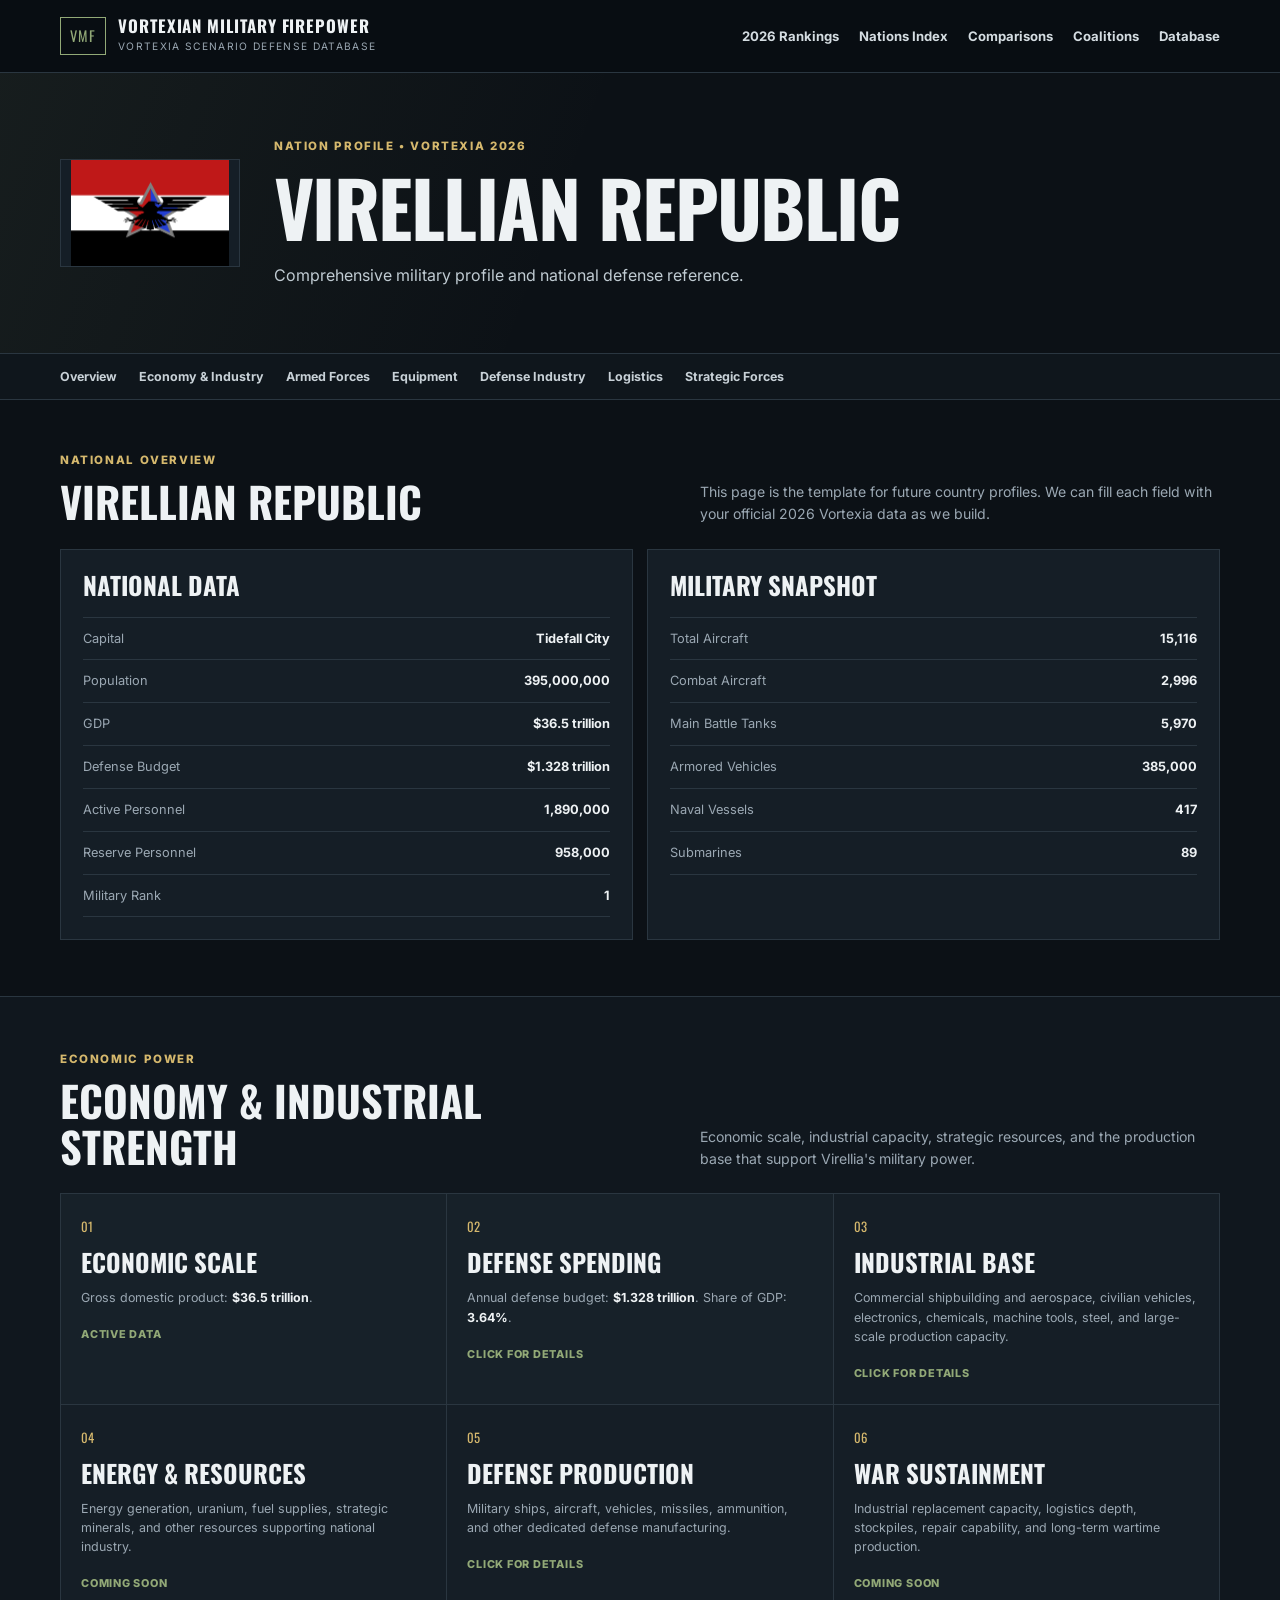
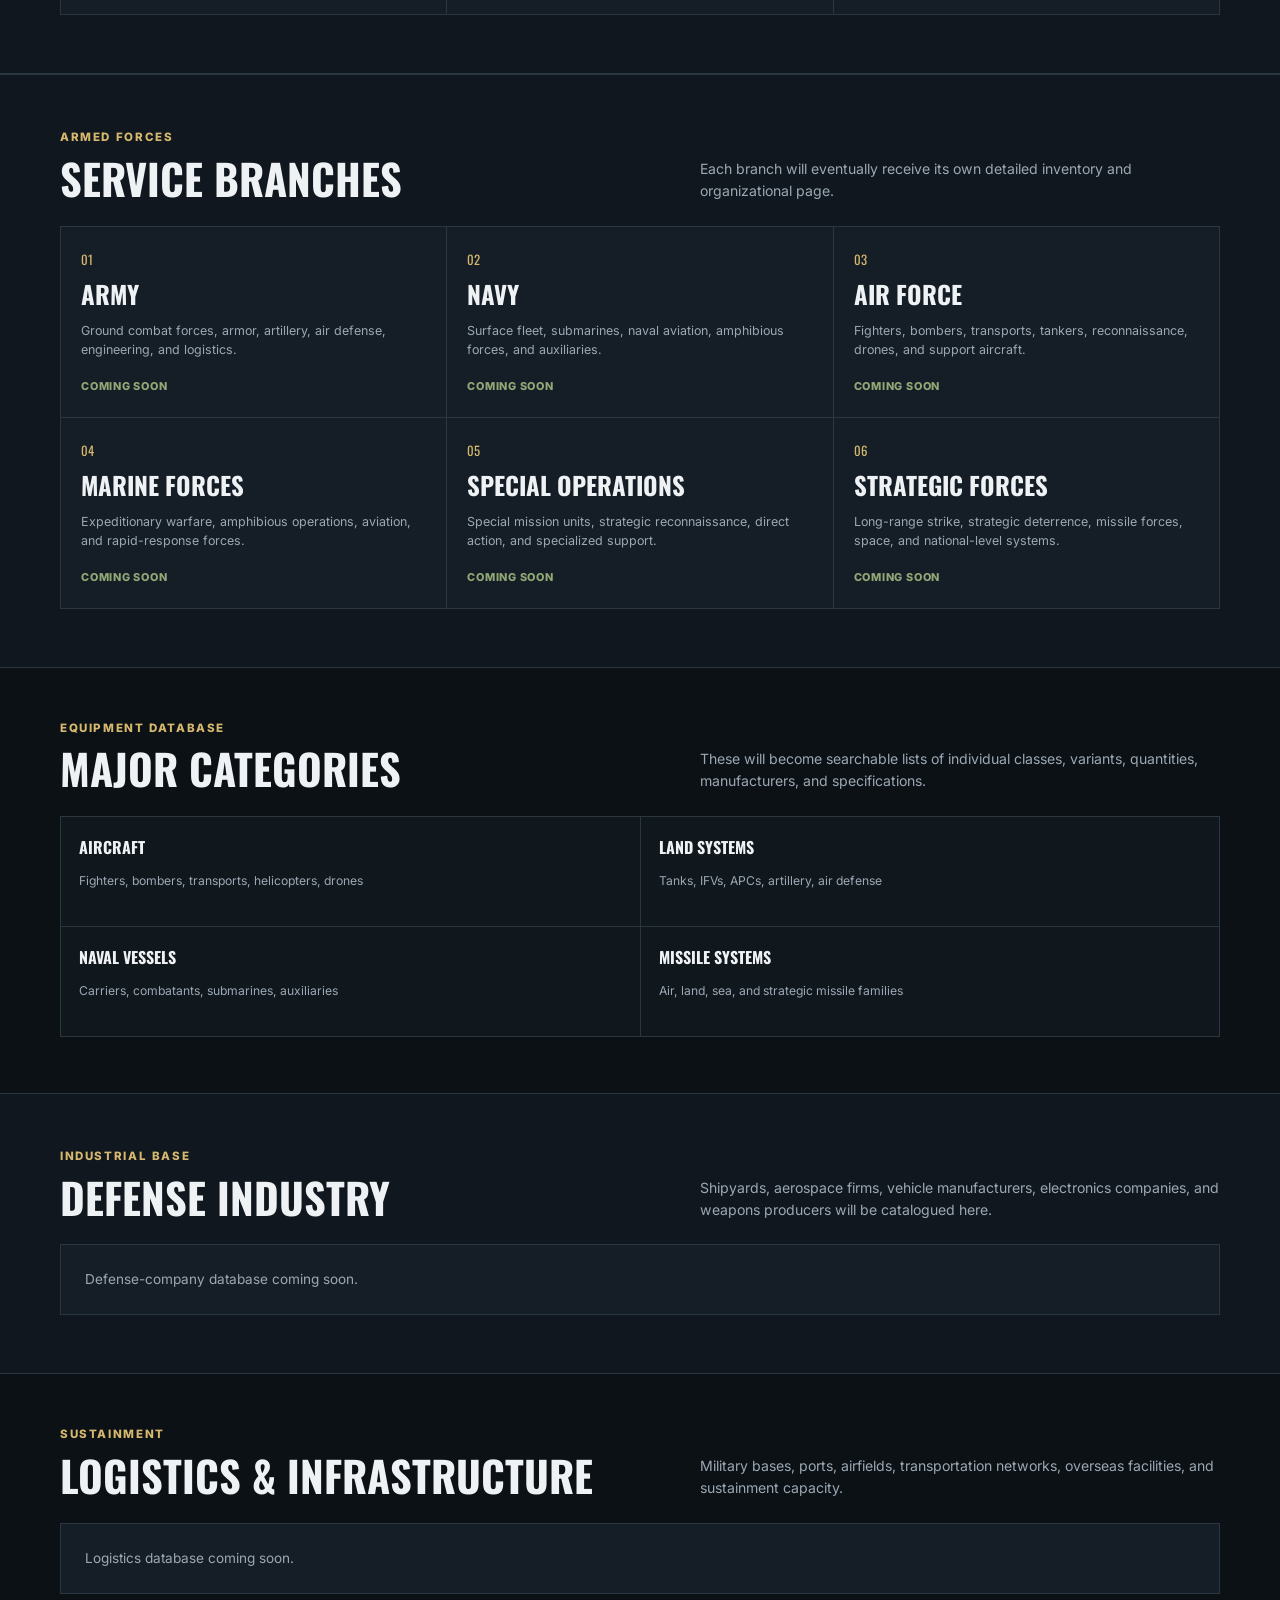
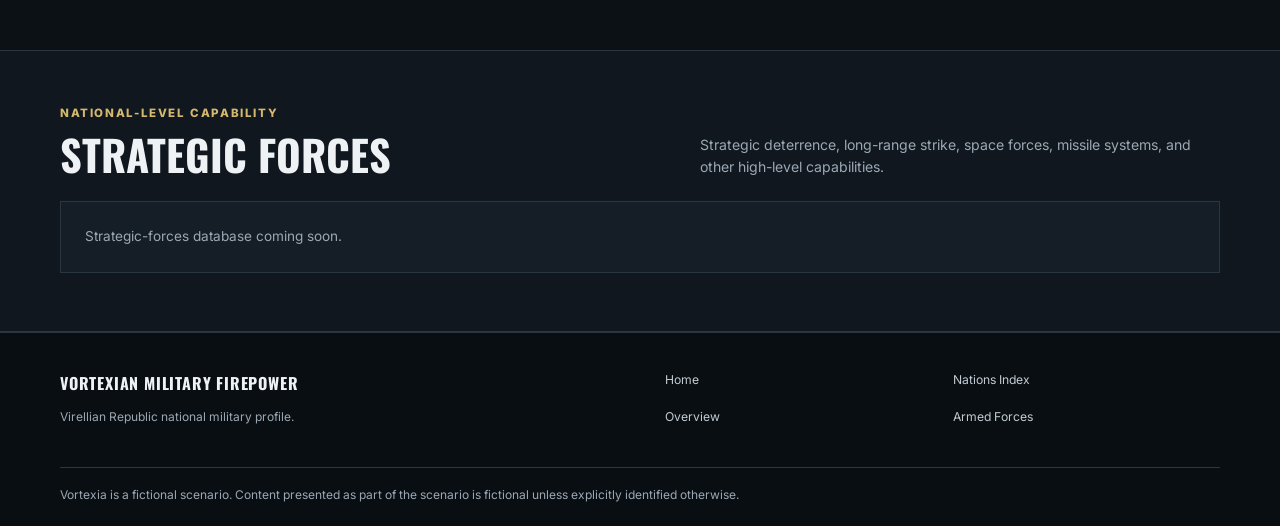
==== countries/virellia/index.html @ 1893ca6a "Expand Virellian defense production categories" ====
<!DOCTYPE html>
<html lang="en">
<head>
  <meta charset="UTF-8">
  <meta name="viewport" content="width=device-width, initial-scale=1.0">
  <meta name="description" content="Virellian Republic military profile — Vortexian Military Firepower.">
  <title>Virellian Republic | Vortexian Military Firepower</title>
  <link rel="preconnect" href="https://fonts.googleapis.com">
  <link rel="preconnect" href="https://fonts.gstatic.com" crossorigin>
  <link href="https://fonts.googleapis.com/css2?family=Inter:wght@400;500;600;700&family=Oswald:wght@500;600;700&display=swap" rel="stylesheet">
  <link rel="stylesheet" href="../../css/style.css?v=2">
  <link rel="stylesheet" href="../../css/country.css?v=6">
</head>
<body>
  <header class="site-header">
    <div class="header-inner">
      <a class="brand" href="../../index.html" aria-label="Vortexian Military Firepower home">
        <span class="brand-mark">VMF</span>
        <span class="brand-copy">
          <strong>VORTEXIAN MILITARY FIREPOWER</strong>
          <small>Vortexia Scenario Defense Database</small>
        </span>
      </a>

      <button class="menu-button" type="button" aria-expanded="false" aria-controls="main-nav">Menu</button>

      <nav id="main-nav" class="main-nav" aria-label="Primary navigation">
        <a href="../../index.html#rankings">2026 Rankings</a>
        <a href="../../index.html#nations">Nations Index</a>
        <a href="../../index.html#compare">Comparisons</a>
        <a href="../../index.html#coalitions">Coalitions</a>
        <a href="../../index.html#database">Database</a>
      </nav>
    </div>
  </header>

  <main>
    <section class="country-hero">
      <div class="content-wrap country-identity">
        <div class="country-flag-wrap">
          <img
            class="country-flag-large"
            src="../../assets/flags/virellia.png"
            alt="Flag of the Virellian Republic"
            onerror="this.hidden=true;this.nextElementSibling.hidden=false;"
          >
          <div class="country-flag-fallback" hidden>VIR</div>
        </div>

        <div>
          <p class="kicker">NATION PROFILE • VORTEXIA 2026</p>
          <h1 data-profile-field="officialName">Virellian Republic</h1>
          <p class="lead">Comprehensive military profile and national defense reference.</p>
        </div>
      </div>
    </section>

    <nav class="profile-tabs" aria-label="Virellian profile sections">
      <div class="content-wrap">
        <a href="#overview">Overview</a>
        <a href="#economy">Economy & Industry</a>
        <a href="#branches">Armed Forces</a>
        <a href="#equipment">Equipment</a>
        <a href="#industry">Defense Industry</a>
        <a href="#logistics">Logistics</a>
        <a href="#strategic">Strategic Forces</a>
      </div>
    </nav>

    <section id="overview" class="content-wrap country-section">
      <div class="section-title compact">
        <div>
          <p class="kicker">NATIONAL OVERVIEW</p>
          <h2 data-profile-field="officialName">Virellian Republic</h2>
        </div>
        <p>This page is the template for future country profiles. We can fill each field with your official 2026 Vortexia data as we build.</p>
      </div>

      <div class="profile-grid">
        <div class="info-panel">
          <h3>National Data</h3>
          <div class="info-table">
            <div><span>Capital</span><strong data-profile-field="capital">To be added</strong></div>
            <div><span>Population</span><strong data-profile-field="population">To be added</strong></div>
            <div><span>GDP</span><strong data-profile-field="gdp">To be added</strong></div>
            <div><span>Defense Budget</span><strong data-profile-field="defenseBudget">To be added</strong></div>
            <div><span>Active Personnel</span><strong data-profile-field="activePersonnel">To be added</strong></div>
            <div><span>Reserve Personnel</span><strong data-profile-field="reservePersonnel">To be added</strong></div>
            <div><span>Military Rank</span><strong data-profile-field="militaryRank">To be added</strong></div>
          </div>
        </div>

        <div class="info-panel">
          <h3>Military Snapshot</h3>
          <div class="info-table">
            <div><span>Total Aircraft</span><strong data-profile-field="military.totalAircraft">To be added</strong></div>
            <div><span>Combat Aircraft</span><strong data-profile-field="military.combatAircraft">To be added</strong></div>
            <div><span>Main Battle Tanks</span><strong data-profile-field="military.mainBattleTanks">To be added</strong></div>
            <div><span>Armored Vehicles</span><strong data-profile-field="military.armoredVehicles">To be added</strong></div>
            <div><span>Naval Vessels</span><strong data-profile-field="military.navalVessels">To be added</strong></div>
            <div><span>Submarines</span><strong data-profile-field="military.submarines">To be added</strong></div>
          </div>
        </div>
      </div>
    </section>


    <section id="economy" class="section-band">
      <div class="content-wrap country-section">
        <div class="section-title compact">
          <div>
            <p class="kicker">ECONOMIC POWER</p>
            <h2>Economy &amp; Industrial Strength</h2>
          </div>
          <p>Economic scale, industrial capacity, strategic resources, and the production base that support Virellia's military power.</p>
        </div>

        <div class="branch-directory economy-directory">
          <article>
            <span>01</span>
            <h3>Economic Scale</h3>
            <p>Gross domestic product: <strong data-profile-field="gdp">To be added</strong>.</p>
            <em>Active data</em>
          </article>
          <article
            class="economy-toggle-card"
            role="button"
            tabindex="0"
            aria-expanded="false"
            aria-controls="defense-spending"
            data-toggle-target="defense-spending"
          >
            <span>02</span>
            <h3>Defense Spending</h3>
            <p>Annual defense budget: <strong data-profile-field="defenseBudget">To be added</strong>. Share of GDP: <strong data-profile-field="defenseBudgetShare">To be added</strong>.</p>
            <em data-toggle-label>Click for details</em>
          </article>
          <article
            class="economy-toggle-card"
            role="button"
            tabindex="0"
            aria-expanded="false"
            aria-controls="industrial-base-detail"
            data-toggle-target="industrial-base-detail"
          >
            <span>03</span>
            <h3>Industrial Base</h3>
            <p>Commercial shipbuilding and aerospace, civilian vehicles, electronics, chemicals, machine tools, steel, and large-scale production capacity.</p>
            <em data-toggle-label>Click for details</em>
          </article>
          <article>
            <span>04</span>
            <h3>Energy &amp; Resources</h3>
            <p>Energy generation, uranium, fuel supplies, strategic minerals, and other resources supporting national industry.</p>
            <em>Coming soon</em>
          </article>
          <article
            class="economy-toggle-card"
            role="button"
            tabindex="0"
            aria-expanded="false"
            aria-controls="defense-production-detail"
            data-toggle-target="defense-production-detail"
          >
            <span>05</span>
            <h3>Defense Production</h3>
            <p>Military ships, aircraft, vehicles, missiles, ammunition, and other dedicated defense manufacturing.</p>
            <em data-toggle-label>Click for details</em>
          </article>
          <article>
            <span>06</span>
            <h3>War Sustainment</h3>
            <p>Industrial replacement capacity, logistics depth, stockpiles, repair capability, and long-term wartime production.</p>
            <em>Coming soon</em>
          </article>
        </div>

        <section id="industrial-base-detail" class="industrial-base-block" aria-labelledby="industrial-base-title" hidden>
          <div class="industrial-base-heading">
            <div>
              <p class="kicker">INDUSTRIAL CAPABILITY</p>
              <h3 id="industrial-base-title">Industrial Base</h3>
            </div>
            <div class="supply-chain-summary">
              <div>
                <span>Domestic Supply Chain</span>
                <strong data-profile-field="economy.industrialBase.supplyChain.domesticPercent">To be added</strong>
              </div>
              <div>
                <span>Imported Supply Chain</span>
                <strong data-profile-field="economy.industrialBase.supplyChain.importedPercent">To be added</strong>
              </div>
            </div>
          </div>

          <p class="industrial-overview-copy" data-profile-field="economy.industrialBase.overview">To be added</p>

          <div class="industry-data-grid">
            <div><span>Commercial Shipbuilding</span><strong data-profile-field="economy.industrialBase.production.shipbuildingCommercial">To be added</strong></div>
            <div><span>Commercial Aerospace</span><strong data-profile-field="economy.industrialBase.production.aerospaceCommercial">To be added</strong></div>
            <div><span>Civilian Vehicle Production</span><strong data-profile-field="economy.industrialBase.production.automotiveCivilian">To be added</strong></div>
            <div><span>Electronics &amp; Semiconductors</span><strong data-profile-field="economy.industrialBase.production.electronicsSemiconductors">To be added</strong></div>
            <div><span>Chemical Industry</span><strong data-profile-field="economy.industrialBase.production.chemicalIndustry">To be added</strong></div>
            <div><span>Machine Tools</span><strong data-profile-field="economy.industrialBase.production.machineTools">To be added</strong></div>
            <div><span>Rail &amp; Locomotive Production</span><strong data-profile-field="economy.industrialBase.production.railLocomotives">To be added</strong></div>
            <div><span>Industrial Robotics / Automation</span><strong data-profile-field="economy.industrialBase.production.industrialRobotics">To be added</strong></div>
            <div><span>Steel Production</span><strong data-profile-field="economy.industrialBase.production.steel">To be added</strong></div>
            <div><span>Aluminum Production</span><strong data-profile-field="economy.industrialBase.production.aluminum">To be added</strong></div>
          </div>

          <div class="industry-support-grid">
            <div class="industry-list-panel">
              <h4>Major Industrial Regions</h4>
              <ul data-profile-list="economy.industrialBase.majorIndustrialRegions"></ul>
            </div>
            <div class="industry-list-panel">
              <h4>Large Civilian Manufacturers Supporting Wartime Production</h4>
              <ul data-profile-list="economy.industrialBase.civilianManufacturers"></ul>
            </div>
          </div>
        </section>

        <section id="defense-production-detail" class="defense-production-block" aria-labelledby="defense-production-title" hidden>
          <div class="defense-production-heading">
            <div>
              <p class="kicker">MILITARY MANUFACTURING</p>
              <h3 id="defense-production-title">Defense Production</h3>
            </div>
          </div>

          <p class="defense-production-copy" data-profile-field="economy.defenseProduction.overview">To be added</p>

          <div class="defense-production-groups">
            <section class="production-group">
              <h4>Aviation Production</h4>
              <div class="defense-production-grid">
                <div><span>Fighter Aircraft</span><strong data-profile-field="economy.defenseProduction.aviation.fighterAircraft">To be added</strong></div>
                <div><span>Ground-Attack Aircraft</span><strong data-profile-field="economy.defenseProduction.aviation.groundAttackAircraft">To be added</strong></div>
                <div><span>Support Aircraft</span><strong data-profile-field="economy.defenseProduction.aviation.supportAircraft">To be added</strong></div>
                <div><span>Drone Production</span><strong data-profile-field="economy.defenseProduction.aviation.smallDrones">To be added</strong></div>
                <div><span>Large Drone Production</span><strong data-profile-field="economy.defenseProduction.aviation.largeDrones">To be added</strong></div>
                <div><span>Helicopter Production</span><strong data-profile-field="economy.defenseProduction.aviation.helicopters">To be added</strong></div>
                <div><span>Attack Helicopter Production</span><strong data-profile-field="economy.defenseProduction.aviation.attackHelicopters">To be added</strong></div>
              </div>
            </section>

            <section class="production-group">
              <h4>Naval Production</h4>
              <div class="defense-production-grid">
                <div><span>Surface Shipbuilding Capacity</span><strong data-profile-field="economy.defenseProduction.naval.surfaceShips">To be added</strong></div>
                <div><span>Submarine Building Capacity</span><strong data-profile-field="economy.defenseProduction.naval.submarines">To be added</strong></div>
              </div>
            </section>

            <section class="production-group">
              <h4>Ground Systems Production</h4>
              <div class="defense-production-grid">
                <div><span>Tank Production</span><strong data-profile-field="economy.defenseProduction.groundSystems.tanks">To be added</strong></div>
                <div><span>Artillery Production</span><strong data-profile-field="economy.defenseProduction.groundSystems.artillery">To be added</strong></div>
                <div><span>IFV Production</span><strong data-profile-field="economy.defenseProduction.groundSystems.ifvs">To be added</strong></div>
                <div><span>APC Production</span><strong data-profile-field="economy.defenseProduction.groundSystems.apcs">To be added</strong></div>
                <div><span>Missile-Based Air Defense Systems</span><strong data-profile-field="economy.defenseProduction.groundSystems.missileAirDefenseSystems">To be added</strong></div>
                <div><span>Ballistic Air Defense Systems</span><strong data-profile-field="economy.defenseProduction.groundSystems.ballisticAirDefenseSystems">To be added</strong></div>
                <div><span>Logistics Vehicle Production</span><strong data-profile-field="economy.defenseProduction.groundSystems.logisticsVehicles">To be added</strong></div>
                <div><span>Engineering Vehicle Production</span><strong data-profile-field="economy.defenseProduction.groundSystems.engineeringVehicles">To be added</strong></div>
              </div>
            </section>

            <section class="production-group">
              <h4>Missile Production</h4>
              <div class="defense-production-grid">
                <div><span>Long-Range Missiles</span><strong data-profile-field="economy.defenseProduction.missilesAirDefense.longRangeMissiles">To be added</strong></div>
                <div><span>Air-Defense Missiles</span><strong data-profile-field="economy.defenseProduction.missilesAirDefense.airDefenseMissiles">To be added</strong></div>
                <div><span>Air-to-Air Missiles</span><strong data-profile-field="economy.defenseProduction.missilesAirDefense.airToAirMissiles">To be added</strong></div>
              </div>
            </section>

            <section class="production-group">
              <h4>Munitions &amp; Soldier Systems</h4>
              <div class="defense-production-grid">
                <div><span>Aircraft Ballistic Ammunition</span><strong data-profile-field="economy.defenseProduction.munitionsSoldierSystems.aircraftBallisticAmmunition">To be added</strong></div>
                <div><span>Small-Arms Ammunition</span><strong data-profile-field="economy.defenseProduction.munitionsSoldierSystems.smallArmsAmmunition">To be added</strong></div>
                <div><span>Artillery Shell Production</span><strong data-profile-field="economy.defenseProduction.munitionsSoldierSystems.artilleryShells">To be added</strong></div>
                <div><span>Tank Shell Production</span><strong data-profile-field="economy.defenseProduction.munitionsSoldierSystems.tankShells">To be added</strong></div>
                <div><span>Soldier Equipment Production</span><strong data-profile-field="economy.defenseProduction.munitionsSoldierSystems.soldierEquipment">To be added</strong></div>
                <div><span>Small Arms Production</span><strong data-profile-field="economy.defenseProduction.munitionsSoldierSystems.smallArms">To be added</strong></div>
              </div>
            </section>

            <section class="production-group">
              <h4>Space &amp; Electronics Production</h4>
              <div class="defense-production-grid">
                <div><span>Space-System Production</span><strong data-profile-field="economy.defenseProduction.spaceElectronics.spaceSystems">To be added</strong></div>
                <div><span>Military Electronics Production</span><strong data-profile-field="economy.defenseProduction.spaceElectronics.electronics">To be added</strong></div>
              </div>
            </section>
          </div>
        </section>

        <section id="defense-spending" class="defense-spending-block" aria-labelledby="defense-spending-title" hidden>
        <div class="defense-spending-heading">
          <div>
            <p class="kicker">DEFENSE FINANCES</p>
            <h3 id="defense-spending-title">Defense Spending</h3>
          </div>
          <div class="defense-budget-stats">
            <div>
              <span>Defense Budget</span>
              <strong data-profile-field="defenseBudget">To be added</strong>
            </div>
            <div>
              <span>Share of GDP</span>
              <strong data-profile-field="defenseBudgetShare">To be added</strong>
            </div>
          </div>
        </div>
        <p class="defense-spending-copy" data-profile-field="defenseSpendingOverview">To be added</p>
      </section>
      </div>
    </section>

    <section id="branches" class="section-band">
      <div class="content-wrap country-section">
        <div class="section-title compact">
          <div>
            <p class="kicker">ARMED FORCES</p>
            <h2>Service Branches</h2>
          </div>
          <p>Each branch will eventually receive its own detailed inventory and organizational page.</p>
        </div>

        <div class="branch-directory">
          <article>
            <span>01</span>
            <h3>Army</h3>
            <p>Ground combat forces, armor, artillery, air defense, engineering, and logistics.</p>
            <em>Coming soon</em>
          </article>
          <article>
            <span>02</span>
            <h3>Navy</h3>
            <p>Surface fleet, submarines, naval aviation, amphibious forces, and auxiliaries.</p>
            <em>Coming soon</em>
          </article>
          <article>
            <span>03</span>
            <h3>Air Force</h3>
            <p>Fighters, bombers, transports, tankers, reconnaissance, drones, and support aircraft.</p>
            <em>Coming soon</em>
          </article>
          <article>
            <span>04</span>
            <h3>Marine Forces</h3>
            <p>Expeditionary warfare, amphibious operations, aviation, and rapid-response forces.</p>
            <em>Coming soon</em>
          </article>
          <article>
            <span>05</span>
            <h3>Special Operations</h3>
            <p>Special mission units, strategic reconnaissance, direct action, and specialized support.</p>
            <em>Coming soon</em>
          </article>
          <article>
            <span>06</span>
            <h3>Strategic Forces</h3>
            <p>Long-range strike, strategic deterrence, missile forces, space, and national-level systems.</p>
            <em>Coming soon</em>
          </article>
        </div>
      </div>
    </section>

    <section id="equipment" class="content-wrap country-section">
      <div class="section-title compact">
        <div>
          <p class="kicker">EQUIPMENT DATABASE</p>
          <h2>Major Categories</h2>
        </div>
        <p>These will become searchable lists of individual classes, variants, quantities, manufacturers, and specifications.</p>
      </div>

      <div class="equipment-directory">
        <a href="#"><strong>Aircraft</strong><span>Fighters, bombers, transports, helicopters, drones</span></a>
        <a href="#"><strong>Land Systems</strong><span>Tanks, IFVs, APCs, artillery, air defense</span></a>
        <a href="#"><strong>Naval Vessels</strong><span>Carriers, combatants, submarines, auxiliaries</span></a>
        <a href="#"><strong>Missile Systems</strong><span>Air, land, sea, and strategic missile families</span></a>
      </div>
    </section>

    <section id="industry" class="section-band">
      <div class="content-wrap country-section">
        <div class="section-title compact">
          <div>
            <p class="kicker">INDUSTRIAL BASE</p>
            <h2>Defense Industry</h2>
          </div>
          <p>Shipyards, aerospace firms, vehicle manufacturers, electronics companies, and weapons producers will be catalogued here.</p>
        </div>
        <div class="placeholder-panel">Defense-company database coming soon.</div>
      </div>
    </section>

    <section id="logistics" class="content-wrap country-section">
      <div class="section-title compact">
        <div>
          <p class="kicker">SUSTAINMENT</p>
          <h2>Logistics & Infrastructure</h2>
        </div>
        <p>Military bases, ports, airfields, transportation networks, overseas facilities, and sustainment capacity.</p>
      </div>
      <div class="placeholder-panel">Logistics database coming soon.</div>
    </section>

    <section id="strategic" class="section-band">
      <div class="content-wrap country-section">
        <div class="section-title compact">
          <div>
            <p class="kicker">NATIONAL-LEVEL CAPABILITY</p>
            <h2>Strategic Forces</h2>
          </div>
          <p>Strategic deterrence, long-range strike, space forces, missile systems, and other high-level capabilities.</p>
        </div>
        <div class="placeholder-panel">Strategic-forces database coming soon.</div>
      </div>
    </section>
  </main>

  <footer class="site-footer">
    <div class="content-wrap footer-grid">
      <div>
        <strong>VORTEXIAN MILITARY FIREPOWER</strong>
        <p>Virellian Republic national military profile.</p>
      </div>
      <div class="footer-links">
        <a href="../../index.html">Home</a>
        <a href="../../index.html#nations">Nations Index</a>
        <a href="#overview">Overview</a>
        <a href="#branches">Armed Forces</a>
      </div>
    </div>
    <div class="content-wrap disclaimer">
      Vortexia is a fictional scenario. Content presented as part of the scenario is fictional unless explicitly identified otherwise.
    </div>
  </footer>

  <script src="../../js/main.js?v=2"></script>
  <script src="../../js/country-profile.js?v=7"></script>
</body>
</html>
---- css/style.css ----
:root {
  --bg: #0c1116;
  --bg-2: #10171e;
  --panel: #151e26;
  --panel-hover: #1a252f;
  --text: #eef2f4;
  --muted: #9ba8b3;
  --line: #2a3640;
  --accent: #92a977;
  --gold: #d5b86d;
  --max: 1160px;
}

* { box-sizing: border-box; }
html { scroll-behavior: smooth; }

body {
  margin: 0;
  background: var(--bg);
  color: var(--text);
  font-family: "Inter", system-ui, sans-serif;
  line-height: 1.55;
}

a { color: inherit; text-decoration: none; }

.content-wrap {
  width: min(var(--max), calc(100% - 40px));
  margin: 0 auto;
}

.site-header {
  position: sticky;
  top: 0;
  z-index: 20;
  background: rgba(9, 14, 19, 0.96);
  border-bottom: 1px solid var(--line);
  backdrop-filter: blur(12px);
}

.header-inner {
  width: min(var(--max), calc(100% - 40px));
  min-height: 72px;
  margin: 0 auto;
  display: flex;
  align-items: center;
  gap: 28px;
}

.brand {
  display: flex;
  align-items: center;
  gap: 12px;
  margin-right: auto;
  min-width: 0;
}

.brand-mark {
  width: 46px;
  height: 38px;
  display: grid;
  place-items: center;
  border: 1px solid var(--accent);
  color: var(--accent);
  font-family: "Oswald", sans-serif;
  font-size: .9rem;
  letter-spacing: .08em;
}

.brand-copy strong,
.brand-copy small { display: block; }

.brand-copy strong {
  font-family: "Oswald", sans-serif;
  letter-spacing: .055em;
  font-size: 1.05rem;
  line-height: 1.1;
}

.brand-copy small {
  color: var(--muted);
  font-size: .64rem;
  letter-spacing: .13em;
  text-transform: uppercase;
  margin-top: 3px;
}

.main-nav {
  display: flex;
  align-items: center;
  gap: 20px;
  font-size: .82rem;
  font-weight: 700;
}

.main-nav a {
  color: #d4dce1;
  white-space: nowrap;
}

.main-nav a:hover { color: var(--gold); }

.menu-button {
  display: none;
  padding: 8px 12px;
  border: 1px solid var(--line);
  background: transparent;
  color: var(--text);
  font: inherit;
}

.intro {
  border-bottom: 1px solid var(--line);
  background:
    linear-gradient(110deg, rgba(146,169,119,.07), transparent 42%),
    var(--bg);
}

.intro .content-wrap {
  padding: 62px 0 54px;
  max-width: 880px;
  margin-left: max(20px, calc((100vw - var(--max)) / 2));
}

.kicker {
  margin: 0 0 9px;
  color: var(--gold);
  font-size: .72rem;
  font-weight: 800;
  letter-spacing: .14em;
  text-transform: uppercase;
}

h1, h2, h3 {
  font-family: "Oswald", sans-serif;
  text-transform: uppercase;
  line-height: 1.08;
}

h1 {
  margin: 0 0 16px;
  font-size: clamp(2.8rem, 6vw, 5rem);
  letter-spacing: -.02em;
}

h2 {
  margin: 0;
  font-size: clamp(1.8rem, 3.3vw, 2.8rem);
}

h3 {
  margin: 0;
  font-size: 1.55rem;
}

.lead {
  max-width: 820px;
  margin: 0;
  color: #c0cbd2;
  font-size: 1rem;
}

.note {
  margin: 15px 0 0;
  color: var(--muted);
  font-size: .82rem;
}

.quick-links {
  padding: 28px 0 54px;
  display: grid;
  grid-template-columns: repeat(2, 1fr);
  gap: 12px;
}

.feature-card {
  min-height: 154px;
  padding: 22px;
  border: 1px solid var(--line);
  background: var(--panel);
  display: grid;
  grid-template-columns: 42px 1fr;
  gap: 15px;
  transition: .18s ease;
}

.feature-card:hover {
  background: var(--panel-hover);
  border-color: #465561;
  transform: translateY(-2px);
}

.feature-number {
  color: var(--gold);
  font-family: "Oswald", sans-serif;
  font-size: 1rem;
}

.feature-card h2 {
  font-size: 1.45rem;
  margin-bottom: 7px;
}

.feature-card p {
  margin: 0 0 12px;
  color: var(--muted);
  font-size: .88rem;
}

.status {
  color: var(--accent);
  font-size: .7rem;
  font-weight: 800;
  letter-spacing: .08em;
  text-transform: uppercase;
}

.section-band {
  background: var(--bg-2);
  border-top: 1px solid var(--line);
  border-bottom: 1px solid var(--line);
}

.section-band .content-wrap,
.database-section {
  padding-top: 54px;
  padding-bottom: 58px;
}

.section-title {
  display: grid;
  grid-template-columns: 1fr minmax(260px, 520px);
  gap: 40px;
  align-items: end;
  margin-bottom: 26px;
}

.section-title > p {
  margin: 0;
  color: var(--muted);
  font-size: .88rem;
}

.section-title.compact { margin-bottom: 24px; }

.nation-grid {
  display: grid;
  grid-template-columns: 1.25fr 1fr 1fr;
  gap: 12px;
}

.nation-card {
  min-height: 230px;
  padding: 22px;
  background: var(--panel);
  border: 1px solid var(--line);
  display: flex;
  flex-direction: column;
}

.nation-primary {
  border-color: rgba(146,169,119,.55);
}

.nation-top {
  display: flex;
  justify-content: space-between;
  gap: 12px;
  margin-bottom: 30px;
}

.nation-code {
  color: var(--gold);
  font-family: "Oswald", sans-serif;
  font-size: .95rem;
  letter-spacing: .12em;
}

.badge {
  color: var(--accent);
  font-size: .64rem;
  font-weight: 800;
  letter-spacing: .09em;
}

.badge.subtle { color: var(--muted); }

.nation-card p {
  margin: 10px 0 18px;
  color: var(--muted);
  font-size: .86rem;
}

.nation-links {
  display: flex;
  flex-wrap: wrap;
  gap: 7px;
  margin-bottom: 20px;
}

.nation-links span {
  padding: 5px 7px;
  border: 1px solid var(--line);
  color: #c6d0d6;
  font-size: .68rem;
}

.card-action {
  margin-top: auto;
  color: var(--accent);
  font-size: .75rem;
  font-weight: 700;
}

.card-action.muted { color: var(--muted); }

.database-grid {
  display: grid;
  grid-template-columns: repeat(3, 1fr);
  border-top: 1px solid var(--line);
  border-left: 1px solid var(--line);
}

.database-grid a {
  min-height: 112px;
  padding: 18px;
  border-right: 1px solid var(--line);
  border-bottom: 1px solid var(--line);
  background: #10171d;
}

.database-grid a:hover { background: var(--panel); }

.database-grid strong {
  display: block;
  margin-bottom: 7px;
  font-family: "Oswald", sans-serif;
  text-transform: uppercase;
  letter-spacing: .025em;
}

.database-grid span {
  color: var(--muted);
  font-size: .76rem;
}

.small-band .content-wrap { padding-top: 42px; padding-bottom: 44px; }

.info-row {
  display: grid;
  grid-template-columns: .7fr 1.3fr;
  gap: 60px;
}

.build-list { border-top: 1px solid var(--line); }

.build-list div {
  display: flex;
  justify-content: space-between;
  gap: 24px;
  padding: 12px 0;
  border-bottom: 1px solid var(--line);
  font-size: .82rem;
}

.build-list span { color: #c9d2d8; }

.build-list strong {
  color: var(--accent);
  font-size: .68rem;
  letter-spacing: .08em;
}

.site-footer {
  padding: 38px 0 22px;
  background: #090e13;
  border-top: 1px solid var(--line);
}

.footer-grid {
  display: grid;
  grid-template-columns: 1fr 1fr;
  gap: 50px;
}

.footer-grid strong {
  font-family: "Oswald", sans-serif;
  letter-spacing: .05em;
}

.footer-grid p,
.disclaimer {
  color: var(--muted);
  font-size: .75rem;
}

.footer-links {
  display: grid;
  grid-template-columns: repeat(2, 1fr);
  gap: 7px 20px;
  color: #c1cbd1;
  font-size: .76rem;
}

.disclaimer {
  margin-top: 28px;
  padding-top: 18px;
  border-top: 1px solid var(--line);
}

@media (max-width: 900px) {
  .menu-button { display: inline-block; }

  .main-nav {
    position: absolute;
    top: 72px;
    left: 0;
    right: 0;
    display: none;
    flex-direction: column;
    align-items: flex-start;
    gap: 0;
    padding: 10px 20px 18px;
    background: #0b1116;
    border-bottom: 1px solid var(--line);
  }

  .main-nav.open { display: flex; }
  .main-nav a { width: 100%; padding: 10px 0; }

  .nation-grid { grid-template-columns: 1fr; }
  .database-grid { grid-template-columns: repeat(2, 1fr); }
}

@media (max-width: 680px) {
  .content-wrap,
  .header-inner { width: min(var(--max), calc(100% - 28px)); }

  .brand-copy small { display: none; }
  .brand-copy strong { font-size: .9rem; }

  .intro .content-wrap {
    margin-left: auto;
    padding-top: 44px;
    padding-bottom: 40px;
  }

  .quick-links,
  .section-title,
  .info-row,
  .footer-grid {
    grid-template-columns: 1fr;
  }

  .quick-links { padding-top: 18px; }
  .section-title { gap: 12px; align-items: start; }
  .database-grid { grid-template-columns: 1fr; }

  .feature-card {
    min-height: auto;
    grid-template-columns: 34px 1fr;
  }
}

.nation-flag-wrap {
  display: inline-flex;
  align-items: center;
  min-height: 34px;
}

.nation-flag {
  width: 56px;
  height: 34px;
  object-fit: contain;
  border: 1px solid var(--line);
  background: #0d1318;
}


/* Featured Virellia card flag treatment */
.nation-primary {
  position: relative;
  padding-top: 84px;
}

.nation-primary .nation-top {
  position: absolute;
  top: 0;
  left: 0;
  right: 22px;
  margin: 0;
  align-items: flex-start;
}

.nation-primary .nation-flag-wrap {
  min-height: 0;
}

.nation-primary .nation-flag {
  width: 88px;
  height: 54px;
  border-top: 0;
  border-left: 0;
  object-fit: cover;
}

.nation-primary .badge {
  margin-top: 20px;
}
---- css/country.css ----
.country-hero {
  border-bottom: 1px solid var(--line);
  background:
    linear-gradient(110deg, rgba(146,169,119,.08), transparent 45%),
    var(--bg);
}

.country-identity {
  min-height: 280px;
  padding-top: 58px;
  padding-bottom: 58px;
  display: flex;
  align-items: center;
  gap: 34px;
}

.country-flag-wrap {
  width: 180px;
  flex: 0 0 180px;
}

.country-flag-large,
.country-flag-fallback {
  width: 180px;
  height: 108px;
  border: 1px solid var(--line);
  background: var(--panel);
}

.country-flag-large {
  display: block;
  object-fit: contain;
}

.country-flag-fallback {
  place-items: center;
  color: var(--gold);
  font-family: "Oswald", sans-serif;
  font-size: 2rem;
  letter-spacing: .14em;
}

.country-flag-fallback:not([hidden]) {
  display: grid;
}

.profile-tabs {
  position: sticky;
  top: 72px;
  z-index: 15;
  background: #0f161c;
  border-bottom: 1px solid var(--line);
}

.profile-tabs .content-wrap {
  display: flex;
  gap: 22px;
  overflow-x: auto;
}

.profile-tabs a {
  padding: 13px 0;
  color: #c8d1d7;
  font-size: .78rem;
  font-weight: 700;
  white-space: nowrap;
}

.profile-tabs a:hover {
  color: var(--gold);
}

.country-section {
  padding-top: 52px;
  padding-bottom: 56px;
}

.profile-grid {
  display: grid;
  grid-template-columns: repeat(2, 1fr);
  gap: 14px;
}

.info-panel {
  padding: 22px;
  border: 1px solid var(--line);
  background: var(--panel);
}

.info-panel h3 {
  margin-bottom: 18px;
}

.info-table {
  border-top: 1px solid var(--line);
}

.info-table div {
  display: flex;
  justify-content: space-between;
  gap: 20px;
  padding: 11px 0;
  border-bottom: 1px solid var(--line);
  font-size: .8rem;
}

.info-table span {
  color: var(--muted);
}

.info-table strong {
  text-align: right;
}

.branch-directory {
  display: grid;
  grid-template-columns: repeat(3, 1fr);
  border-top: 1px solid var(--line);
  border-left: 1px solid var(--line);
}

.branch-directory article {
  min-height: 190px;
  padding: 20px;
  border-right: 1px solid var(--line);
  border-bottom: 1px solid var(--line);
  background: var(--panel);
}

.branch-directory article > span {
  color: var(--gold);
  font-family: "Oswald", sans-serif;
  font-size: .8rem;
}

.branch-directory h3 {
  margin-top: 10px;
}

.branch-directory p {
  color: var(--muted);
  font-size: .78rem;
}

.branch-directory em {
  color: var(--accent);
  font-size: .68rem;
  font-style: normal;
  font-weight: 800;
  letter-spacing: .07em;
  text-transform: uppercase;
}

.equipment-directory {
  display: grid;
  grid-template-columns: repeat(2, 1fr);
  border-top: 1px solid var(--line);
  border-left: 1px solid var(--line);
}

.equipment-directory a {
  min-height: 110px;
  padding: 18px;
  border-right: 1px solid var(--line);
  border-bottom: 1px solid var(--line);
  background: #10171d;
}

.equipment-directory a:hover {
  background: var(--panel);
}

.equipment-directory strong {
  display: block;
  margin-bottom: 7px;
  font-family: "Oswald", sans-serif;
  text-transform: uppercase;
}

.equipment-directory span {
  color: var(--muted);
  font-size: .76rem;
}

.placeholder-panel {
  padding: 24px;
  border: 1px solid var(--line);
  background: var(--panel);
  color: var(--muted);
  font-size: .85rem;
}

@media (max-width: 900px) {
  .branch-directory {
    grid-template-columns: repeat(2, 1fr);
  }
}

@media (max-width: 680px) {
  .country-identity {
    align-items: flex-start;
    flex-direction: column;
    gap: 22px;
  }

  .country-flag-wrap {
    width: 140px;
    flex-basis: auto;
  }

  .country-flag-large,
  .country-flag-fallback {
    width: 140px;
    height: 84px;
  }

  .profile-grid,
  .branch-directory,
  .equipment-directory {
    grid-template-columns: 1fr;
  }

  .profile-tabs {
    top: 72px;
  }
}

.defense-spending-block {
  margin-top: 18px;
  padding: 24px;
  border: 1px solid var(--line);
  background: #10171d;
}

.defense-spending-heading {
  display: grid;
  grid-template-columns: 1fr auto;
  gap: 28px;
  align-items: start;
}

.defense-spending-heading h3 {
  margin-top: 0;
}

.defense-budget-stats {
  display: grid;
  grid-template-columns: repeat(2, minmax(150px, 1fr));
  gap: 10px;
}

.defense-budget-stats div {
  min-width: 160px;
  padding: 12px 14px;
  border: 1px solid var(--line);
  background: var(--panel);
}

.defense-budget-stats span {
  display: block;
  color: var(--muted);
  font-size: .68rem;
  text-transform: uppercase;
  letter-spacing: .07em;
  margin-bottom: 5px;
}

.defense-budget-stats strong {
  font-family: "Oswald", sans-serif;
  font-size: 1.15rem;
}

.defense-spending-copy {
  margin: 20px 0 0;
  max-width: 980px;
  color: #c2ccd3;
  font-size: .88rem;
  line-height: 1.7;
}

@media (max-width: 760px) {
  .defense-spending-heading {
    grid-template-columns: 1fr;
  }

  .defense-budget-stats {
    grid-template-columns: 1fr;
  }
}


.economy-directory p strong {
  color: var(--text);
  font-weight: 700;
}

.economy-directory article:nth-child(1),
.economy-directory article:nth-child(2) {
  background: #172129;
}


.economy-toggle-card {
  cursor: pointer;
  transition: background .18s ease, border-color .18s ease, transform .18s ease;
}

.economy-toggle-card:hover,
.economy-toggle-card:focus-visible {
  background: #1c2932 !important;
  outline: none;
  box-shadow: inset 0 0 0 1px var(--gold);
}

.economy-toggle-card:hover {
  transform: translateY(-2px);
}

.economy-toggle-card.is-open {
  background: #1c2932 !important;
  box-shadow: inset 0 0 0 1px rgba(213, 184, 109, .65);
}

.defense-spending-block[hidden] {
  display: none !important;
}


.industrial-base-block {
  margin-top: 18px;
  padding: 24px;
  border: 1px solid var(--line);
  background: #10171d;
}

.industrial-base-block[hidden] {
  display: none !important;
}

.industrial-base-heading {
  display: grid;
  grid-template-columns: 1fr auto;
  gap: 28px;
  align-items: start;
}

.industrial-base-heading h3 {
  margin-top: 0;
}

.supply-chain-summary {
  display: grid;
  grid-template-columns: repeat(2, minmax(150px, 1fr));
  gap: 10px;
}

.supply-chain-summary div {
  min-width: 160px;
  padding: 12px 14px;
  border: 1px solid var(--line);
  background: var(--panel);
}

.supply-chain-summary span {
  display: block;
  color: var(--muted);
  font-size: .68rem;
  text-transform: uppercase;
  letter-spacing: .07em;
  margin-bottom: 5px;
}

.supply-chain-summary strong {
  font-family: "Oswald", sans-serif;
  font-size: 1.15rem;
}

.industrial-overview-copy {
  margin: 20px 0;
  max-width: 1000px;
  color: #c2ccd3;
  font-size: .88rem;
  line-height: 1.7;
}

.industry-data-grid {
  display: grid;
  grid-template-columns: repeat(2, 1fr);
  border-top: 1px solid var(--line);
  border-left: 1px solid var(--line);
}

.industry-data-grid > div {
  min-height: 98px;
  padding: 15px 16px;
  border-right: 1px solid var(--line);
  border-bottom: 1px solid var(--line);
  background: var(--panel);
}

.industry-data-grid span {
  display: block;
  margin-bottom: 7px;
  color: var(--gold);
  font-size: .68rem;
  font-weight: 800;
  letter-spacing: .07em;
  text-transform: uppercase;
}

.industry-data-grid strong {
  display: block;
  color: #dbe3e8;
  font-size: .8rem;
  font-weight: 600;
  line-height: 1.5;
}

.industry-support-grid {
  display: grid;
  grid-template-columns: repeat(2, 1fr);
  gap: 12px;
  margin-top: 14px;
}

.industry-list-panel {
  padding: 18px;
  border: 1px solid var(--line);
  background: var(--panel);
}

.industry-list-panel h4 {
  margin: 0 0 12px;
  font-family: "Oswald", sans-serif;
  text-transform: uppercase;
  font-size: 1rem;
}

.industry-list-panel ul {
  margin: 0;
  padding-left: 20px;
  color: #c7d1d8;
  font-size: .78rem;
}

.industry-list-panel li + li {
  margin-top: 5px;
}

@media (max-width: 760px) {
  .industrial-base-heading,
  .industry-data-grid,
  .industry-support-grid {
    grid-template-columns: 1fr;
  }

  .supply-chain-summary {
    grid-template-columns: 1fr;
  }
}


.defense-production-block {
  margin-top: 18px;
  padding: 24px;
  border: 1px solid var(--line);
  background: #10171d;
}

.defense-production-block[hidden] {
  display: none !important;
}

.defense-production-heading h3 {
  margin-top: 0;
}

.defense-production-copy {
  margin: 0 0 20px;
  max-width: 1000px;
  color: #c2ccd3;
  font-size: .88rem;
  line-height: 1.7;
}

.defense-production-grid {
  display: grid;
  grid-template-columns: repeat(2, 1fr);
  border-top: 1px solid var(--line);
  border-left: 1px solid var(--line);
}

.defense-production-grid > div {
  min-height: 98px;
  padding: 15px 16px;
  border-right: 1px solid var(--line);
  border-bottom: 1px solid var(--line);
  background: var(--panel);
}

.defense-production-grid span {
  display: block;
  margin-bottom: 7px;
  color: var(--gold);
  font-size: .68rem;
  font-weight: 800;
  letter-spacing: .07em;
  text-transform: uppercase;
}

.defense-production-grid strong {
  display: block;
  color: #dbe3e8;
  font-size: .8rem;
  font-weight: 600;
  line-height: 1.5;
}

@media (max-width: 760px) {
  .defense-production-grid {
    grid-template-columns: 1fr;
  }
}
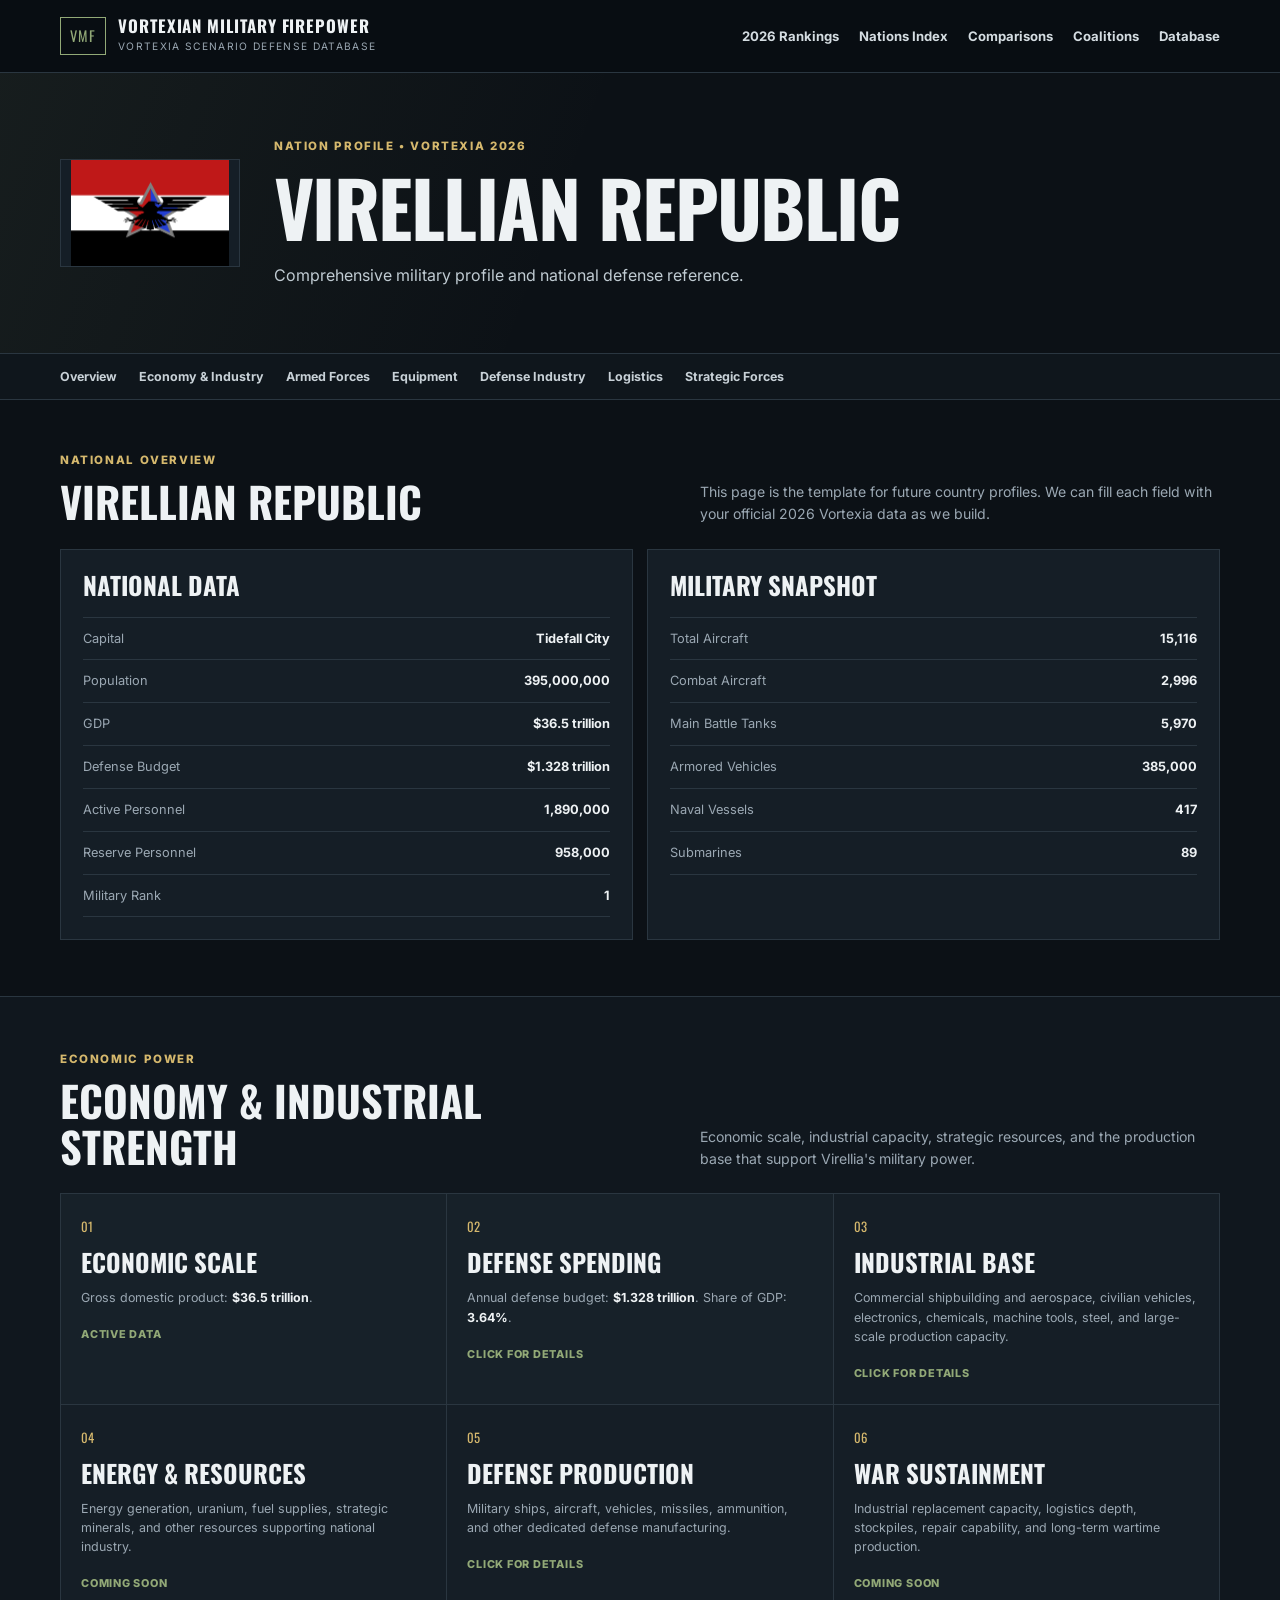
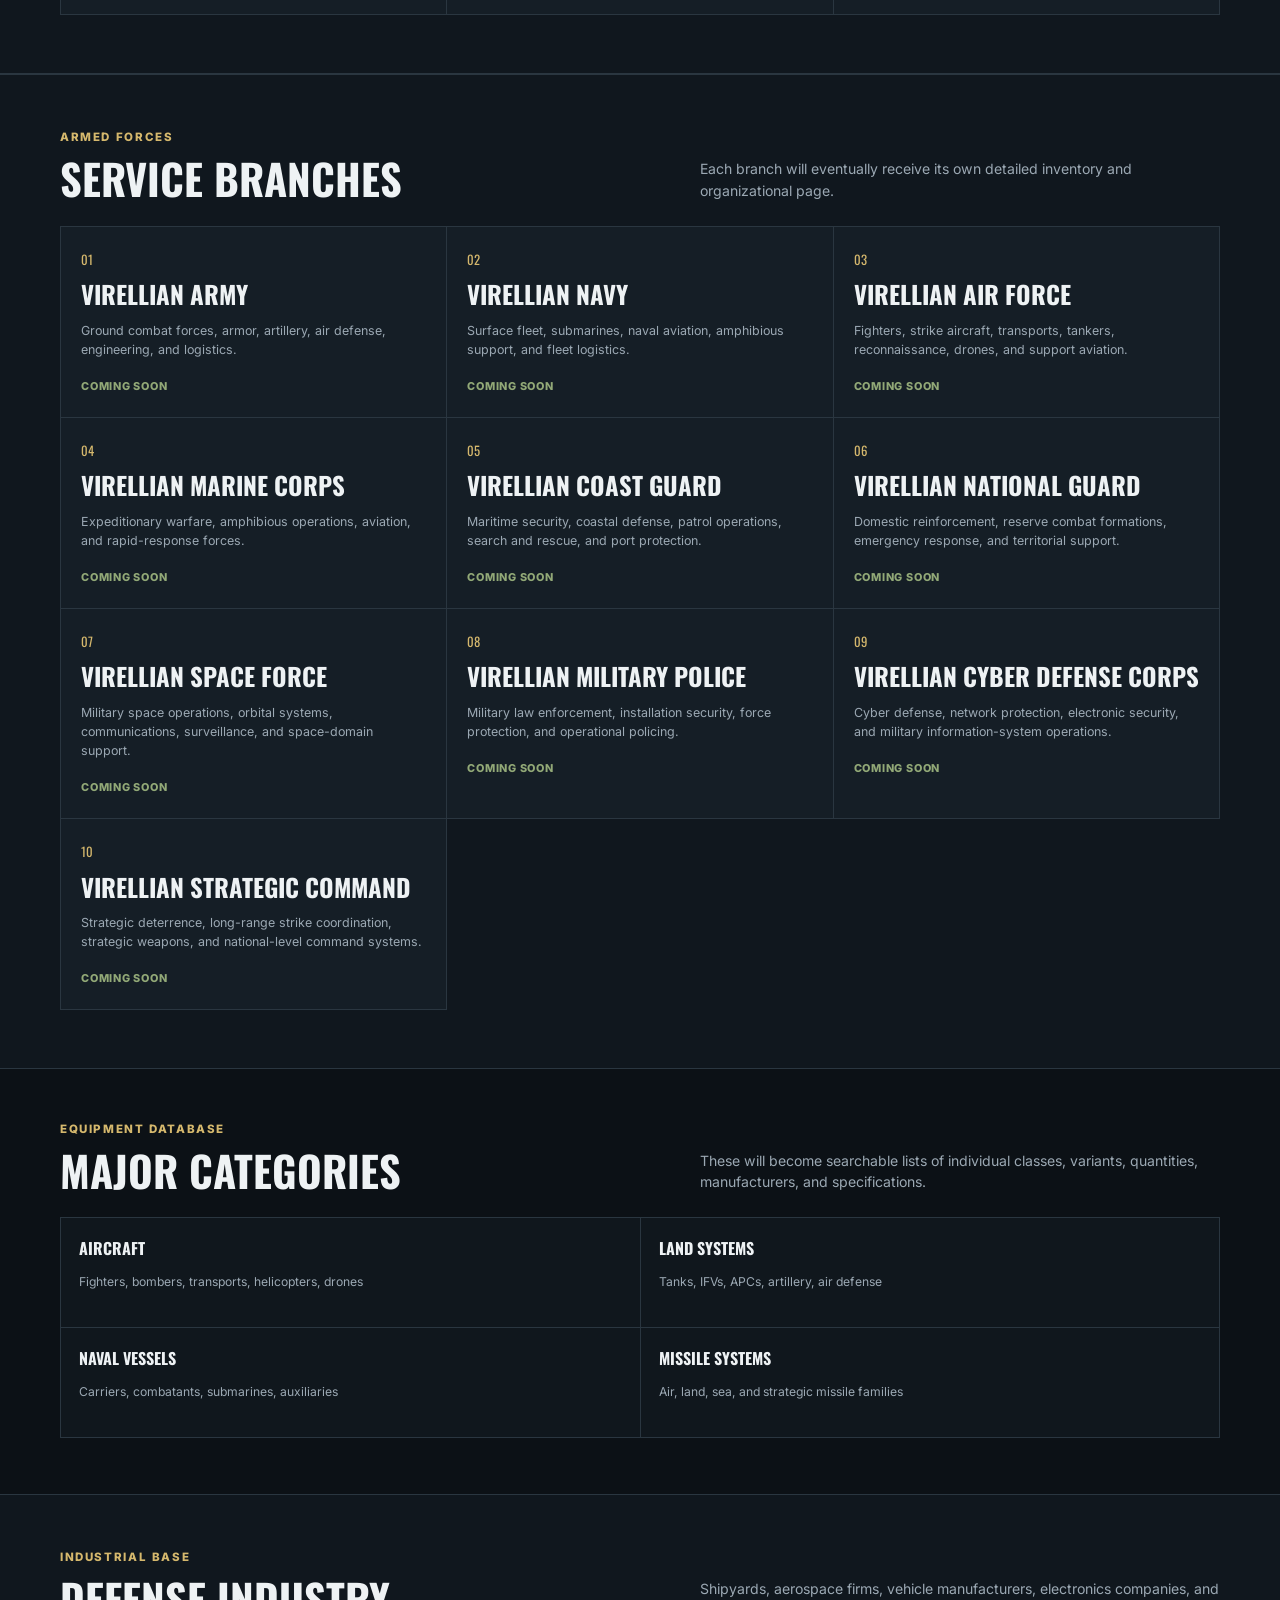
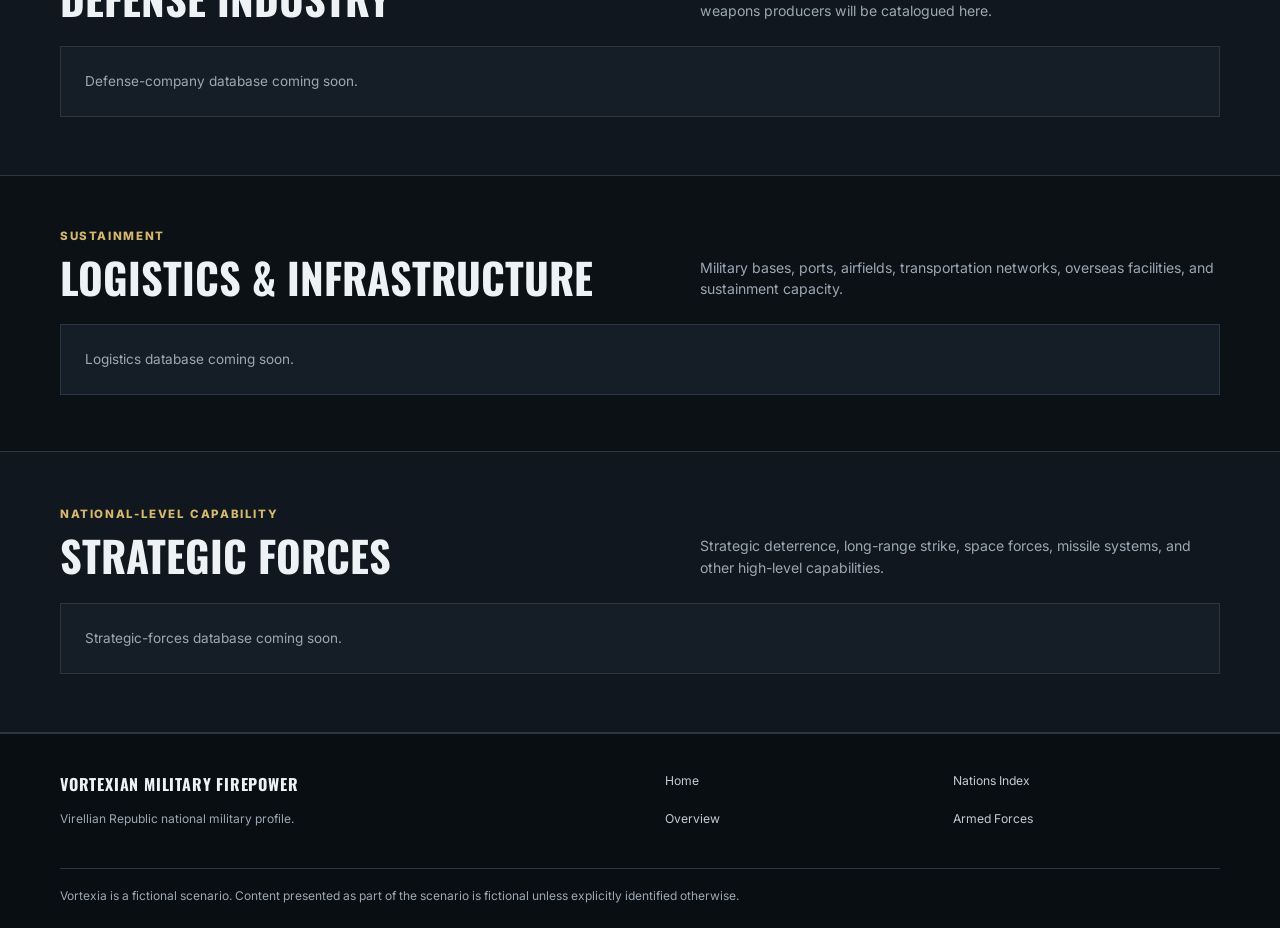
==== commit 9ddb8eb3: "Use full official Virellian branch names" ====
--- a/countries/virellia/index.html
+++ b/countries/virellia/index.html
@@ -9,7 +9,7 @@
   <link rel="preconnect" href="https://fonts.gstatic.com" crossorigin>
   <link href="https://fonts.googleapis.com/css2?family=Inter:wght@400;500;600;700&family=Oswald:wght@500;600;700&display=swap" rel="stylesheet">
   <link rel="stylesheet" href="../../css/style.css?v=2">
-  <link rel="stylesheet" href="../../css/country.css?v=6">
+  <link rel="stylesheet" href="../../css/country.css?v=7">
 </head>
 <body>
   <header class="site-header">
@@ -298,24 +298,70 @@
         </section>
 
         <section id="defense-spending" class="defense-spending-block" aria-labelledby="defense-spending-title" hidden>
-        <div class="defense-spending-heading">
-          <div>
-            <p class="kicker">DEFENSE FINANCES</p>
-            <h3 id="defense-spending-title">Defense Spending</h3>
-          </div>
-          <div class="defense-budget-stats">
+          <div class="defense-spending-heading">
             <div>
-              <span>Defense Budget</span>
-              <strong data-profile-field="defenseBudget">To be added</strong>
-            </div>
-            <div>
-              <span>Share of GDP</span>
-              <strong data-profile-field="defenseBudgetShare">To be added</strong>
-            </div>
-          </div>
-        </div>
-        <p class="defense-spending-copy" data-profile-field="defenseSpendingOverview">To be added</p>
-      </section>
+              <p class="kicker">DEFENSE FINANCES</p>
+              <h3 id="defense-spending-title">Defense Spending</h3>
+            </div>
+            <div class="defense-budget-stats defense-budget-stats-expanded">
+              <div>
+                <span>Base Defense Budget</span>
+                <strong data-profile-field="defenseBudget">To be added</strong>
+              </div>
+              <div>
+                <span>Share of GDP</span>
+                <strong data-profile-field="defenseBudgetShare">To be added</strong>
+              </div>
+              <div>
+                <span>Typical Supplemental Funding</span>
+                <strong data-profile-field="defenseFunding.supplementalTotal">To be added</strong>
+              </div>
+              <div>
+                <span>Combined Typical Funding</span>
+                <strong data-profile-field="defenseFunding.combinedTypicalTotal">To be added</strong>
+              </div>
+            </div>
+          </div>
+
+          <p class="defense-spending-copy" data-profile-field="defenseSpendingOverview">To be added</p>
+          <p class="defense-funding-note">The base defense budget is distributed across Virellia's military branches as their usual annual funding. Supplemental appropriations are additional funding provided beyond the standard branch allocations.</p>
+
+          <div class="defense-funding-groups">
+            <section class="funding-group">
+              <h4>Usual Annual Branch Funding</h4>
+              <div class="funding-table">
+                <div><span>Virellian Army</span><strong data-profile-field="defenseFunding.usual.army">To be added</strong></div>
+                <div><span>Virellian Navy</span><strong data-profile-field="defenseFunding.usual.navy">To be added</strong></div>
+                <div><span>Virellian Marine Corps</span><strong data-profile-field="defenseFunding.usual.marineCorps">To be added</strong></div>
+                <div><span>Virellian Air Force</span><strong data-profile-field="defenseFunding.usual.airForce">To be added</strong></div>
+                <div><span>Virellian Coast Guard</span><strong data-profile-field="defenseFunding.usual.coastGuard">To be added</strong></div>
+                <div><span>Virellian National Guard</span><strong data-profile-field="defenseFunding.usual.nationalGuard">To be added</strong></div>
+                <div><span>Virellian Space Force</span><strong data-profile-field="defenseFunding.usual.spaceForce">To be added</strong></div>
+                <div><span>Virellian Military Police</span><strong data-profile-field="defenseFunding.usual.militaryPolice">To be added</strong></div>
+                <div><span>Virellian Cyber Defense Corps</span><strong data-profile-field="defenseFunding.usual.cyberDefenseCorps">To be added</strong></div>
+                <div><span>Virellian Strategic Command</span><strong data-profile-field="defenseFunding.usual.strategicCommand">To be added</strong></div>
+                <div class="funding-total"><span>Total Base Allocation</span><strong data-profile-field="defenseFunding.usualTotal">To be added</strong></div>
+              </div>
+            </section>
+
+            <section class="funding-group">
+              <h4>Typical Supplemental Branch Funding</h4>
+              <div class="funding-table">
+                <div><span>Virellian Army</span><strong data-profile-field="defenseFunding.supplemental.army">To be added</strong></div>
+                <div><span>Virellian Navy</span><strong data-profile-field="defenseFunding.supplemental.navy">To be added</strong></div>
+                <div><span>Virellian Marine Corps</span><strong data-profile-field="defenseFunding.supplemental.marineCorps">To be added</strong></div>
+                <div><span>Virellian Air Force</span><strong data-profile-field="defenseFunding.supplemental.airForce">To be added</strong></div>
+                <div><span>Virellian Coast Guard</span><strong data-profile-field="defenseFunding.supplemental.coastGuard">To be added</strong></div>
+                <div><span>Virellian National Guard</span><strong data-profile-field="defenseFunding.supplemental.nationalGuard">To be added</strong></div>
+                <div><span>Virellian Space Force</span><strong data-profile-field="defenseFunding.supplemental.spaceForce">To be added</strong></div>
+                <div><span>Virellian Military Police</span><strong data-profile-field="defenseFunding.supplemental.militaryPolice">To be added</strong></div>
+                <div><span>Virellian Cyber Defense Corps</span><strong data-profile-field="defenseFunding.supplemental.cyberDefenseCorps">To be added</strong></div>
+                <div><span>Virellian Strategic Command</span><strong data-profile-field="defenseFunding.supplemental.strategicCommand">To be added</strong></div>
+                <div class="funding-total"><span>Total Supplemental Funding</span><strong data-profile-field="defenseFunding.supplementalTotal">To be added</strong></div>
+              </div>
+            </section>
+          </div>
+        </section>
       </div>
     </section>
 
@@ -332,38 +378,62 @@
         <div class="branch-directory">
           <article>
             <span>01</span>
-            <h3>Army</h3>
+            <h3>Virellian Army</h3>
             <p>Ground combat forces, armor, artillery, air defense, engineering, and logistics.</p>
             <em>Coming soon</em>
           </article>
           <article>
             <span>02</span>
-            <h3>Navy</h3>
-            <p>Surface fleet, submarines, naval aviation, amphibious forces, and auxiliaries.</p>
+            <h3>Virellian Navy</h3>
+            <p>Surface fleet, submarines, naval aviation, amphibious support, and fleet logistics.</p>
             <em>Coming soon</em>
           </article>
           <article>
             <span>03</span>
-            <h3>Air Force</h3>
-            <p>Fighters, bombers, transports, tankers, reconnaissance, drones, and support aircraft.</p>
+            <h3>Virellian Air Force</h3>
+            <p>Fighters, strike aircraft, transports, tankers, reconnaissance, drones, and support aviation.</p>
             <em>Coming soon</em>
           </article>
           <article>
             <span>04</span>
-            <h3>Marine Forces</h3>
+            <h3>Virellian Marine Corps</h3>
             <p>Expeditionary warfare, amphibious operations, aviation, and rapid-response forces.</p>
             <em>Coming soon</em>
           </article>
           <article>
             <span>05</span>
-            <h3>Special Operations</h3>
-            <p>Special mission units, strategic reconnaissance, direct action, and specialized support.</p>
+            <h3>Virellian Coast Guard</h3>
+            <p>Maritime security, coastal defense, patrol operations, search and rescue, and port protection.</p>
             <em>Coming soon</em>
           </article>
           <article>
             <span>06</span>
-            <h3>Strategic Forces</h3>
-            <p>Long-range strike, strategic deterrence, missile forces, space, and national-level systems.</p>
+            <h3>Virellian National Guard</h3>
+            <p>Domestic reinforcement, reserve combat formations, emergency response, and territorial support.</p>
+            <em>Coming soon</em>
+          </article>
+          <article>
+            <span>07</span>
+            <h3>Virellian Space Force</h3>
+            <p>Military space operations, orbital systems, communications, surveillance, and space-domain support.</p>
+            <em>Coming soon</em>
+          </article>
+          <article>
+            <span>08</span>
+            <h3>Virellian Military Police</h3>
+            <p>Military law enforcement, installation security, force protection, and operational policing.</p>
+            <em>Coming soon</em>
+          </article>
+          <article>
+            <span>09</span>
+            <h3>Virellian Cyber Defense Corps</h3>
+            <p>Cyber defense, network protection, electronic security, and military information-system operations.</p>
+            <em>Coming soon</em>
+          </article>
+          <article>
+            <span>10</span>
+            <h3>Virellian Strategic Command</h3>
+            <p>Strategic deterrence, long-range strike coordination, strategic weapons, and national-level command systems.</p>
             <em>Coming soon</em>
           </article>
         </div>
@@ -444,6 +514,6 @@
   </footer>
 
   <script src="../../js/main.js?v=2"></script>
-  <script src="../../js/country-profile.js?v=7"></script>
+  <script src="../../js/country-profile.js?v=8"></script>
 </body>
 </html>
--- a/css/country.css
+++ b/css/country.css
@@ -521,3 +521,106 @@
     grid-template-columns: 1fr;
   }
 }
+
+
+.defense-production-groups {
+  display: grid;
+  gap: 18px;
+}
+
+.production-group h4 {
+  margin: 0;
+  padding: 11px 14px;
+  border: 1px solid var(--line);
+  border-bottom: 0;
+  background: #0d141a;
+  color: var(--gold);
+  font-family: "Oswald", sans-serif;
+  font-size: .92rem;
+  letter-spacing: .05em;
+  text-transform: uppercase;
+}
+
+.production-group .defense-production-grid {
+  margin: 0;
+}
+
+
+.defense-budget-stats-expanded {
+  grid-template-columns: repeat(2, minmax(165px, 1fr));
+}
+
+.defense-funding-note {
+  margin: 8px 0 22px;
+  max-width: 1000px;
+  color: var(--muted);
+  font-size: .78rem;
+  line-height: 1.65;
+}
+
+.defense-funding-groups {
+  display: grid;
+  grid-template-columns: repeat(2, 1fr);
+  gap: 16px;
+}
+
+.funding-group h4 {
+  margin: 0;
+  padding: 11px 14px;
+  border: 1px solid var(--line);
+  border-bottom: 0;
+  background: #0d141a;
+  color: var(--gold);
+  font-family: "Oswald", sans-serif;
+  font-size: .92rem;
+  letter-spacing: .05em;
+  text-transform: uppercase;
+}
+
+.funding-table {
+  border-top: 1px solid var(--line);
+  border-left: 1px solid var(--line);
+}
+
+.funding-table > div {
+  display: flex;
+  justify-content: space-between;
+  gap: 18px;
+  padding: 11px 13px;
+  border-right: 1px solid var(--line);
+  border-bottom: 1px solid var(--line);
+  background: var(--panel);
+  font-size: .78rem;
+}
+
+.funding-table span {
+  color: var(--muted);
+}
+
+.funding-table strong {
+  color: var(--text);
+  text-align: right;
+  white-space: nowrap;
+}
+
+.funding-table .funding-total {
+  background: #1a252d;
+}
+
+.funding-table .funding-total span,
+.funding-table .funding-total strong {
+  color: var(--gold);
+  font-weight: 800;
+}
+
+@media (max-width: 900px) {
+  .defense-funding-groups {
+    grid-template-columns: 1fr;
+  }
+}
+
+@media (max-width: 760px) {
+  .defense-budget-stats-expanded {
+    grid-template-columns: 1fr;
+  }
+}
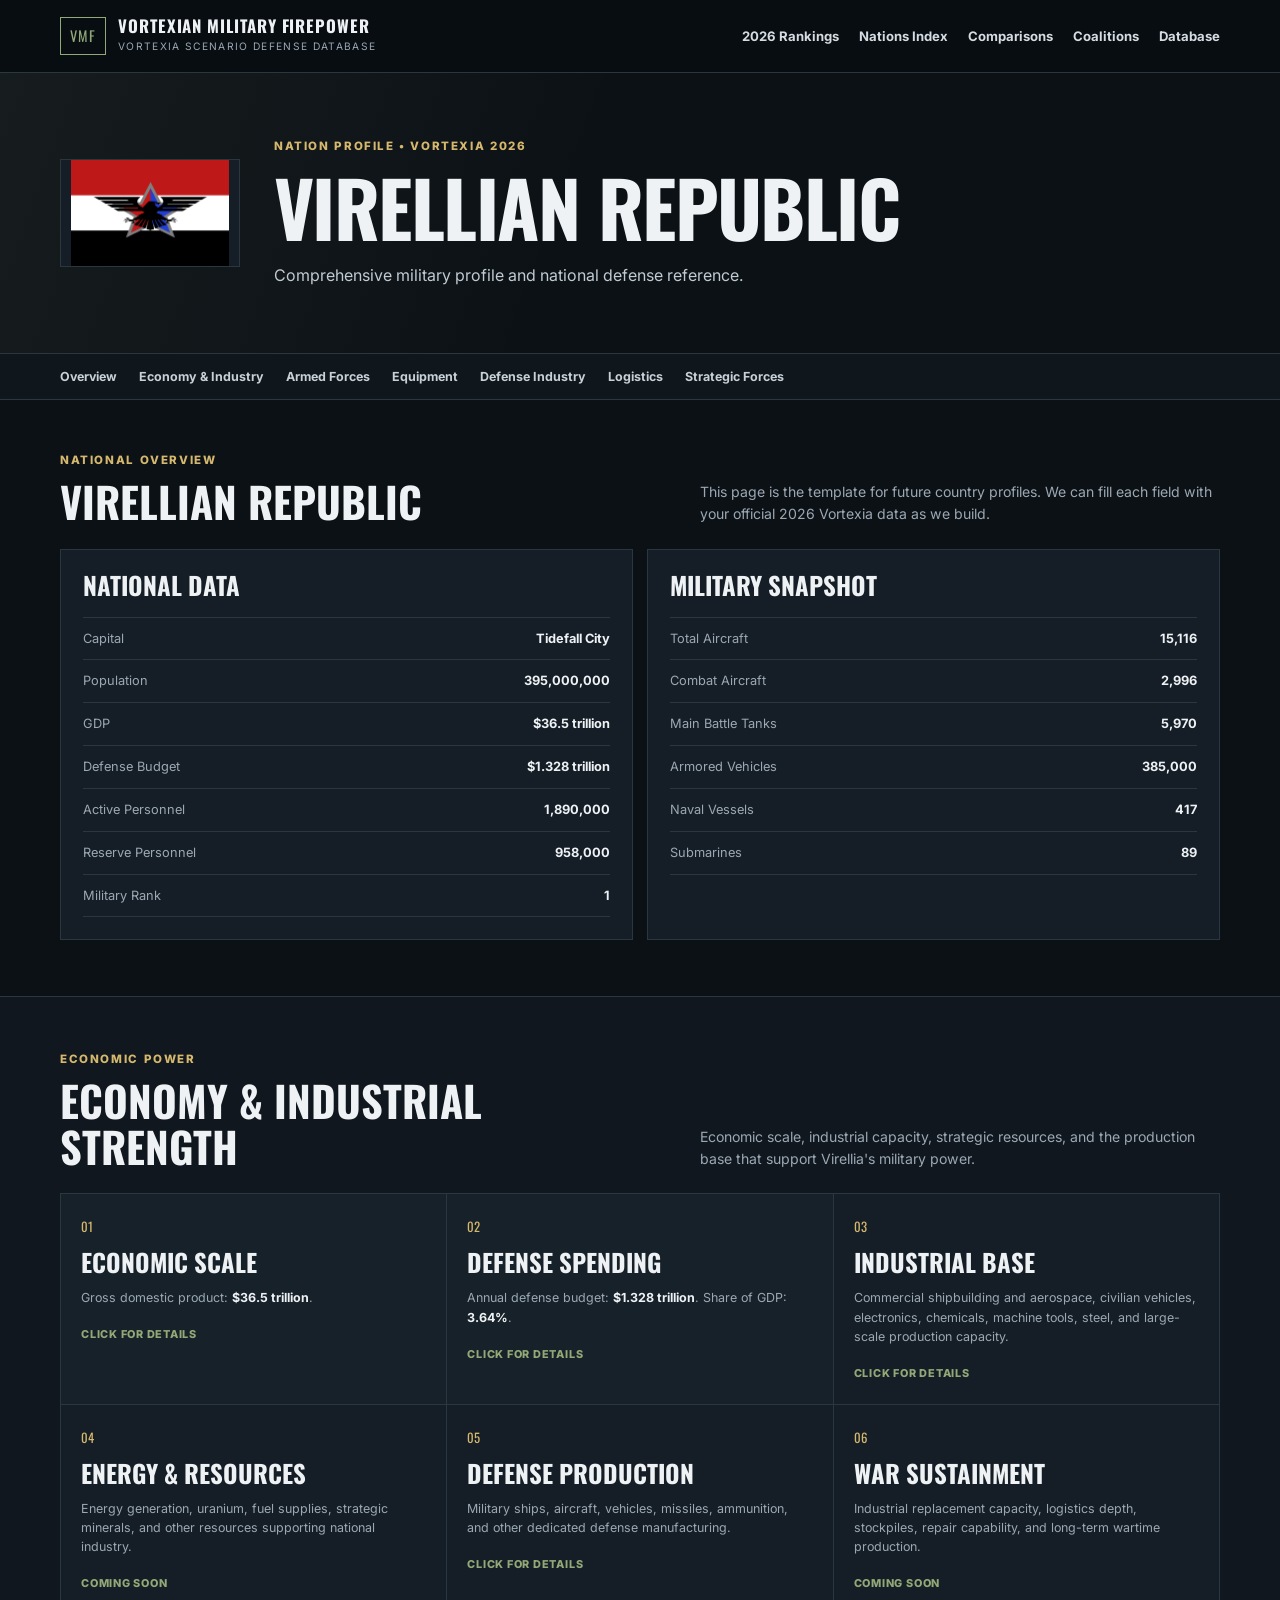
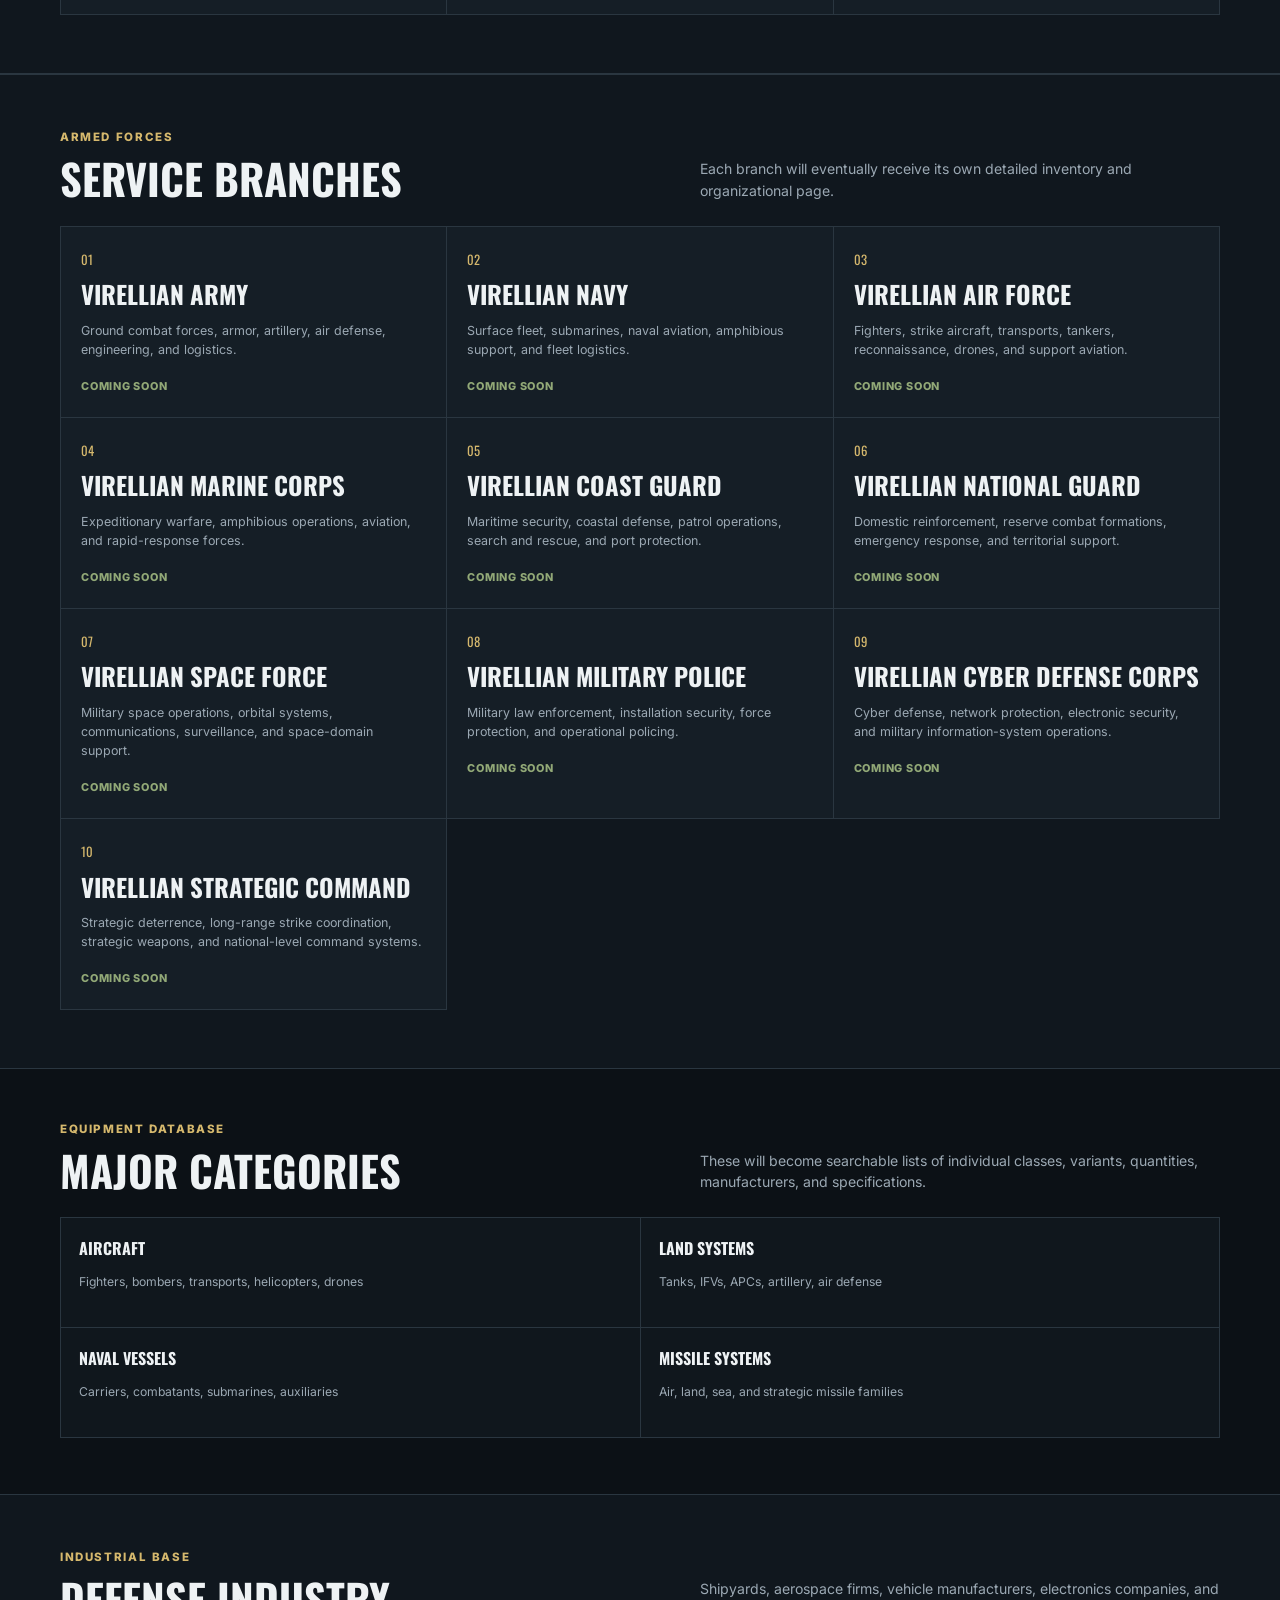
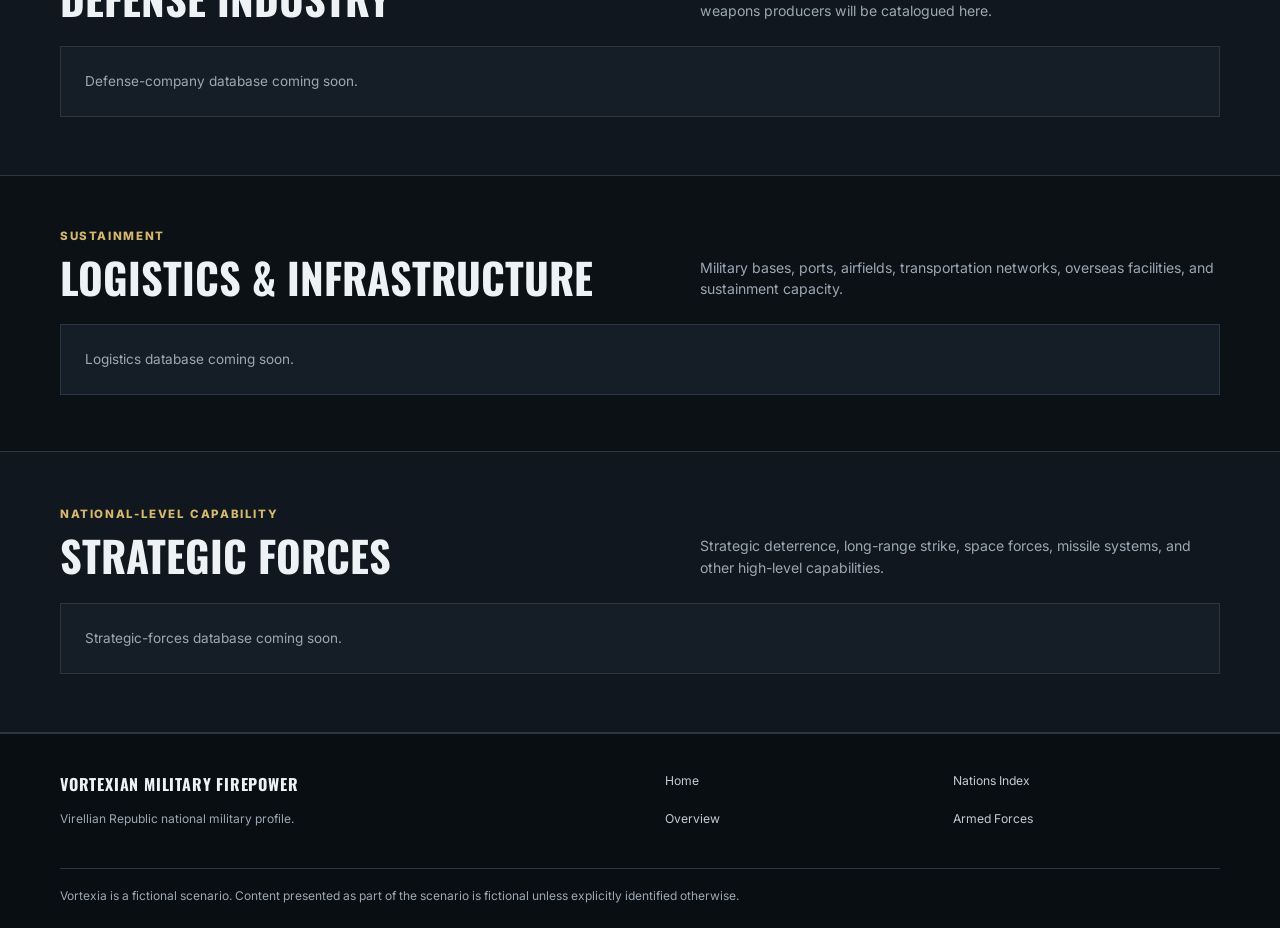
==== commit 8dcc644a: "Add expandable Virellian economic scale dossier" ====
--- a/countries/virellia/index.html
+++ b/countries/virellia/index.html
@@ -9,7 +9,7 @@
   <link rel="preconnect" href="https://fonts.gstatic.com" crossorigin>
   <link href="https://fonts.googleapis.com/css2?family=Inter:wght@400;500;600;700&family=Oswald:wght@500;600;700&display=swap" rel="stylesheet">
   <link rel="stylesheet" href="../../css/style.css?v=2">
-  <link rel="stylesheet" href="../../css/country.css?v=7">
+  <link rel="stylesheet" href="../../css/country.css?v=8">
 </head>
 <body>
   <header class="site-header">
@@ -116,11 +116,18 @@
         </div>
 
         <div class="branch-directory economy-directory">
-          <article>
+          <article
+            class="economy-toggle-card"
+            role="button"
+            tabindex="0"
+            aria-expanded="false"
+            aria-controls="economic-scale-detail"
+            data-toggle-target="economic-scale-detail"
+          >
             <span>01</span>
             <h3>Economic Scale</h3>
             <p>Gross domestic product: <strong data-profile-field="gdp">To be added</strong>.</p>
-            <em>Active data</em>
+            <em data-toggle-label>Click for details</em>
           </article>
           <article
             class="economy-toggle-card"
@@ -174,6 +181,70 @@
             <em>Coming soon</em>
           </article>
         </div>
+
+        <section id="economic-scale-detail" class="economic-scale-block" aria-labelledby="economic-scale-title" hidden>
+          <div class="economic-scale-heading">
+            <div>
+              <p class="kicker">MACROECONOMIC PROFILE</p>
+              <h3 id="economic-scale-title">Economic Scale</h3>
+            </div>
+            <div class="economic-scale-summary">
+              <div>
+                <span>GDP</span>
+                <strong data-profile-field="gdp">To be added</strong>
+              </div>
+              <div>
+                <span>GDP Per Capita</span>
+                <strong data-profile-field="economy.economicScale.gdpPerCapita">To be added</strong>
+              </div>
+              <div>
+                <span>GDP (PPP)</span>
+                <strong data-profile-field="economy.economicScale.gdpPpp">To be added</strong>
+              </div>
+              <div>
+                <span>Debt-to-GDP Ratio</span>
+                <strong data-profile-field="economy.economicScale.debtToGdpRatio">To be added</strong>
+              </div>
+            </div>
+          </div>
+
+          <div class="economic-scale-groups">
+            <section class="economic-group">
+              <h4>Core Economy &amp; Public Finance</h4>
+              <div class="economic-data-grid">
+                <div><span>Gross Domestic Product</span><strong data-profile-field="gdp">To be added</strong></div>
+                <div><span>GDP Per Capita</span><strong data-profile-field="economy.economicScale.gdpPerCapita">To be added</strong></div>
+                <div><span>GDP at Purchasing Power Parity</span><strong data-profile-field="economy.economicScale.gdpPpp">To be added</strong></div>
+                <div><span>Foreign Exchange Reserves</span><strong data-profile-field="economy.economicScale.foreignReserves">To be added</strong></div>
+                <div><span>National Debt</span><strong data-profile-field="economy.economicScale.nationalDebt">To be added</strong></div>
+                <div><span>Debt-to-GDP Ratio</span><strong data-profile-field="economy.economicScale.debtToGdpRatio">To be added</strong></div>
+                <div><span>Government Revenue</span><strong data-profile-field="economy.economicScale.governmentRevenue">To be added</strong></div>
+                <div><span>Government Expenditures</span><strong data-profile-field="economy.economicScale.governmentExpenditures">To be added</strong></div>
+              </div>
+            </section>
+
+            <section class="economic-group">
+              <h4>International Trade</h4>
+              <div class="economic-data-grid">
+                <div><span>Exports by Value</span><strong data-profile-field="economy.economicScale.exportsWorth">To be added</strong></div>
+                <div><span>Imports by Value</span><strong data-profile-field="economy.economicScale.importsWorth">To be added</strong></div>
+                <div><span>Export Activity Score</span><strong data-profile-field="economy.economicScale.exportScore">To be added</strong></div>
+                <div><span>Import Activity Score</span><strong data-profile-field="economy.economicScale.importScore">To be added</strong></div>
+              </div>
+              <p class="economic-scale-note" data-profile-field="economy.economicScale.scoreScaleNote">To be added</p>
+            </section>
+
+            <section class="economic-group">
+              <h4>Monetary &amp; Industrial Indicators</h4>
+              <div class="economic-data-grid">
+                <div class="economic-wide-row"><span>Currency Position</span><strong data-profile-field="economy.economicScale.currencyStrength">To be added</strong></div>
+                <div><span>Inflation</span><strong data-profile-field="economy.economicScale.inflation">To be added</strong></div>
+                <div><span>Industrial Output</span><strong data-profile-field="economy.economicScale.industrialOutput">To be added</strong></div>
+                <div><span>Manufacturing Share of GDP</span><strong data-profile-field="economy.economicScale.manufacturingShareOfGdp">To be added</strong></div>
+              </div>
+            </section>
+          </div>
+        </section>
 
         <section id="industrial-base-detail" class="industrial-base-block" aria-labelledby="industrial-base-title" hidden>
           <div class="industrial-base-heading">
@@ -514,6 +585,6 @@
   </footer>
 
   <script src="../../js/main.js?v=2"></script>
-  <script src="../../js/country-profile.js?v=8"></script>
+  <script src="../../js/country-profile.js?v=9"></script>
 </body>
 </html>
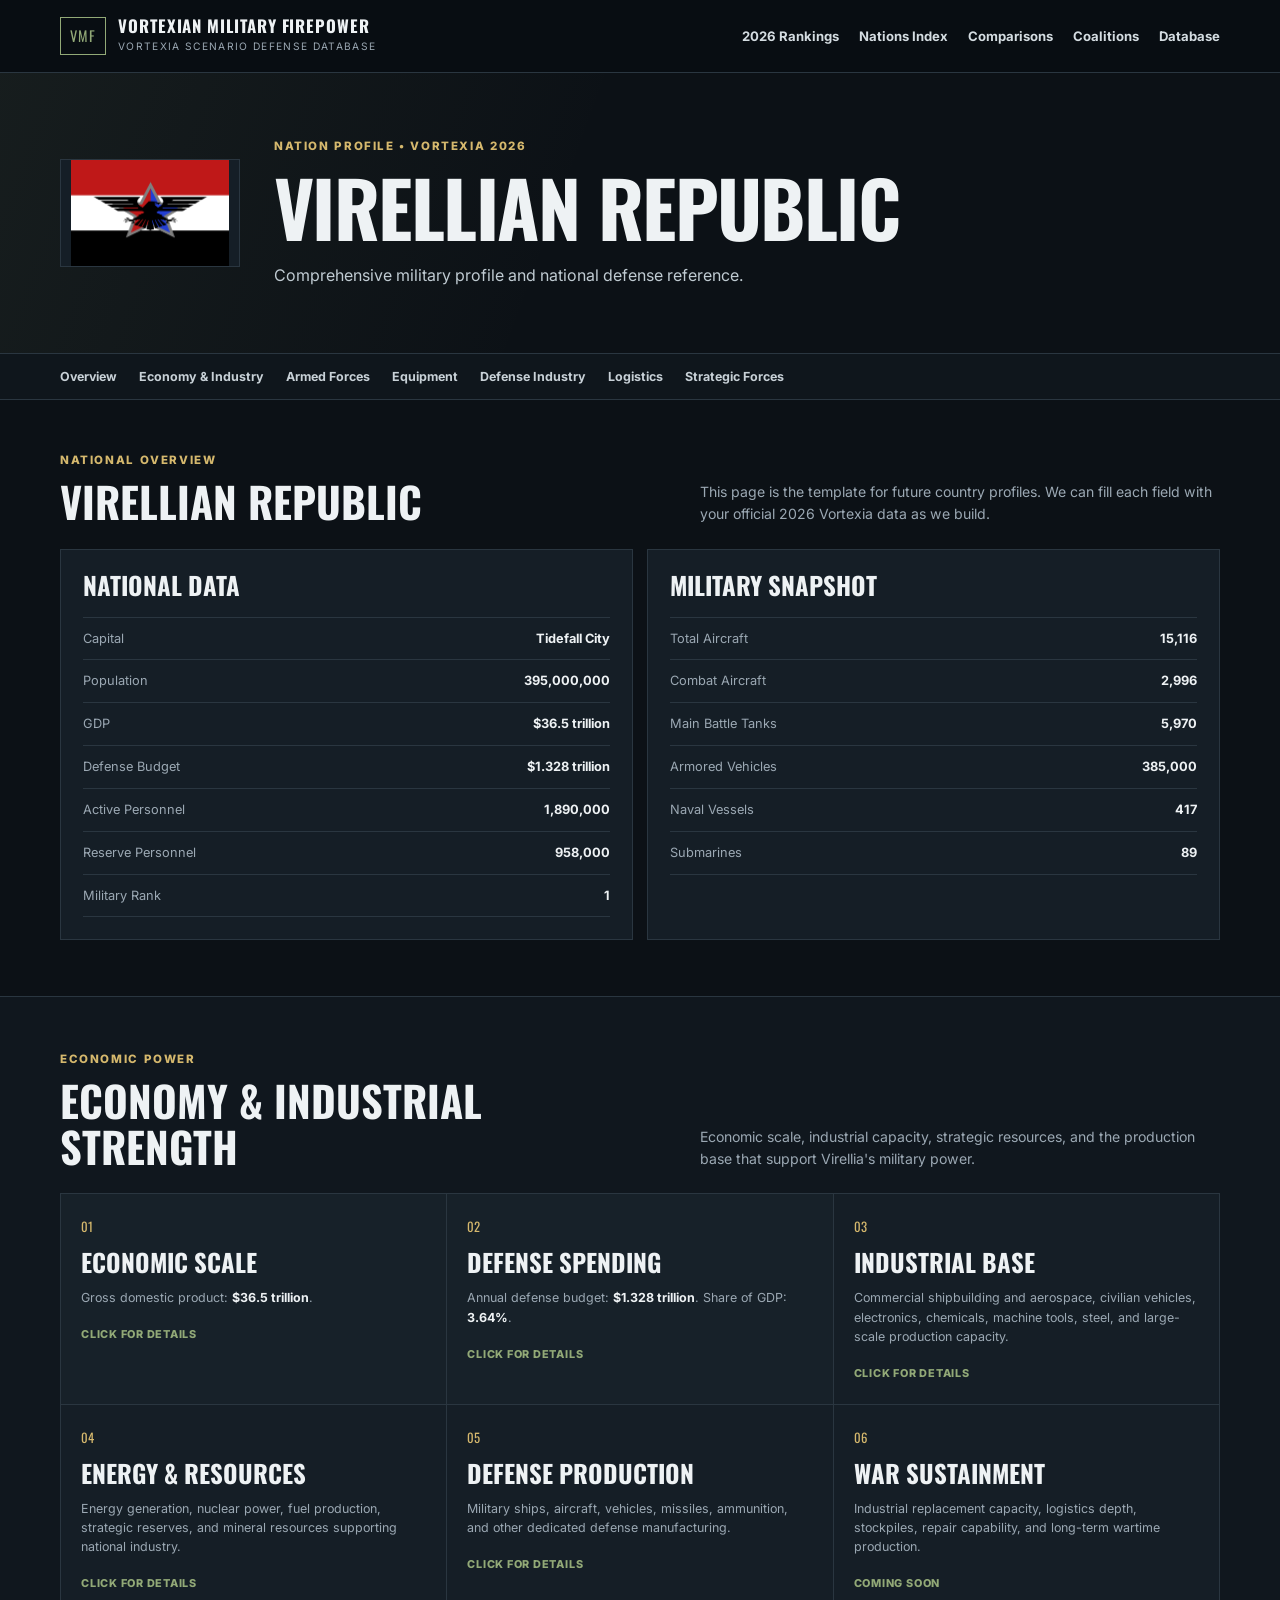
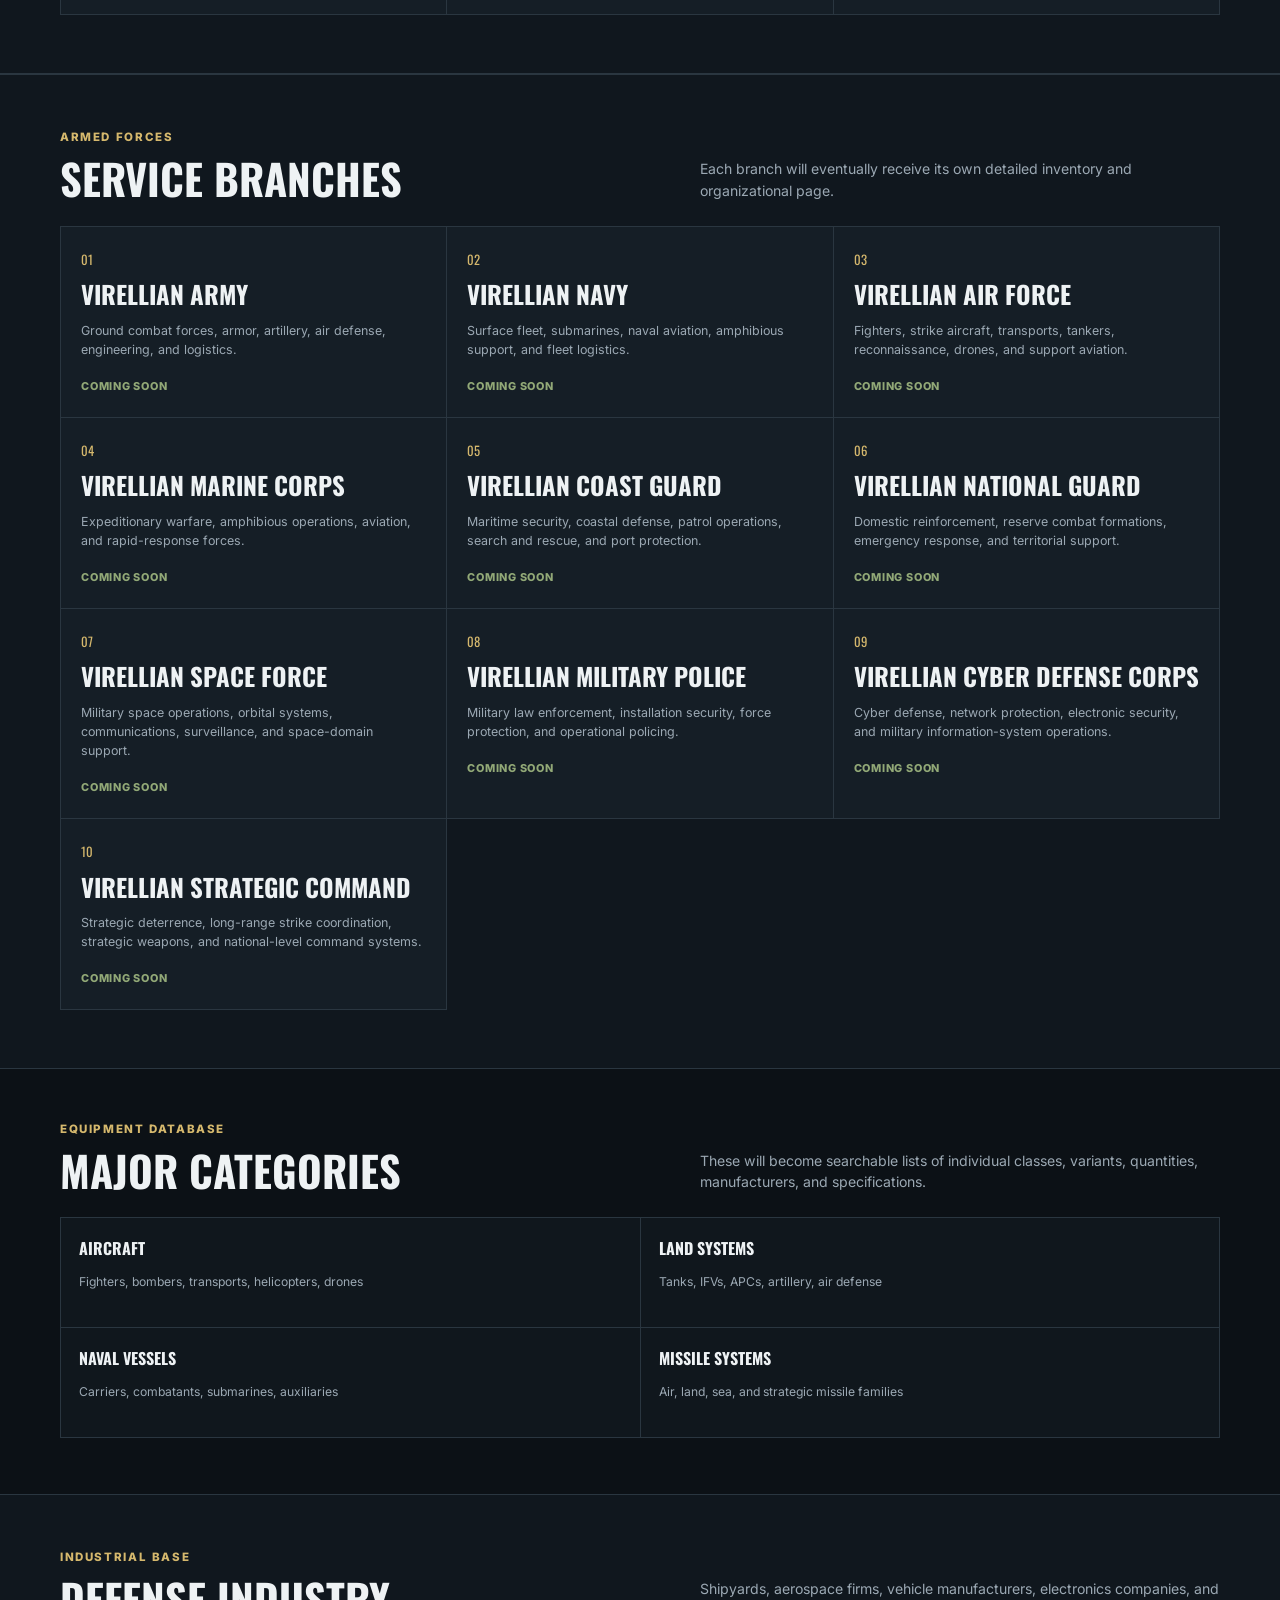
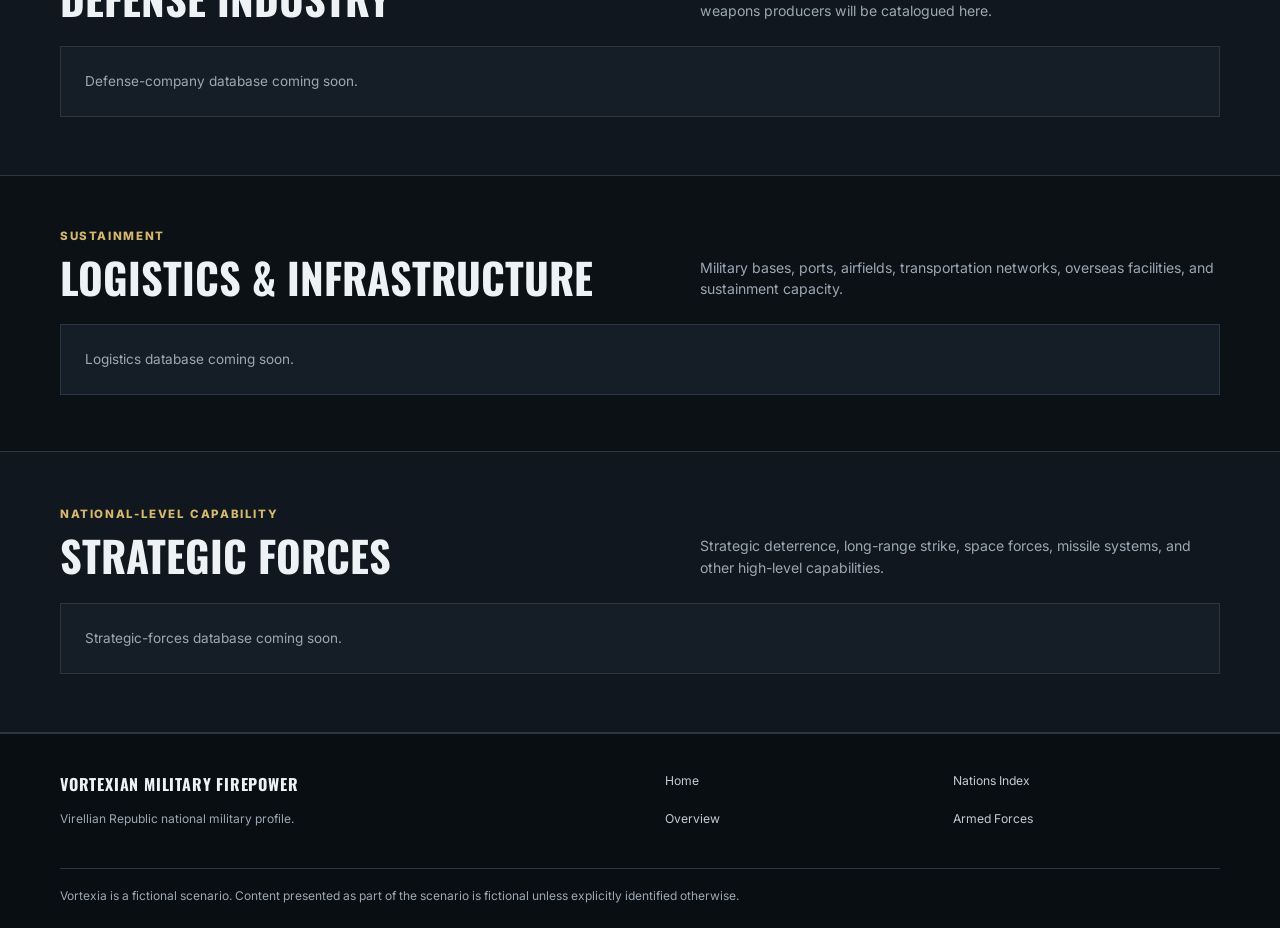
==== commit abdc23a1: "Add expandable Virellian energy and resources dossier" ====
--- a/countries/virellia/index.html
+++ b/countries/virellia/index.html
@@ -9,7 +9,7 @@
   <link rel="preconnect" href="https://fonts.gstatic.com" crossorigin>
   <link href="https://fonts.googleapis.com/css2?family=Inter:wght@400;500;600;700&family=Oswald:wght@500;600;700&display=swap" rel="stylesheet">
   <link rel="stylesheet" href="../../css/style.css?v=2">
-  <link rel="stylesheet" href="../../css/country.css?v=8">
+  <link rel="stylesheet" href="../../css/country.css?v=9">
 </head>
 <body>
   <header class="site-header">
@@ -155,11 +155,18 @@
             <p>Commercial shipbuilding and aerospace, civilian vehicles, electronics, chemicals, machine tools, steel, and large-scale production capacity.</p>
             <em data-toggle-label>Click for details</em>
           </article>
-          <article>
+          <article
+            class="economy-toggle-card"
+            role="button"
+            tabindex="0"
+            aria-expanded="false"
+            aria-controls="energy-resources-detail"
+            data-toggle-target="energy-resources-detail"
+          >
             <span>04</span>
             <h3>Energy &amp; Resources</h3>
-            <p>Energy generation, uranium, fuel supplies, strategic minerals, and other resources supporting national industry.</p>
-            <em>Coming soon</em>
+            <p>Energy generation, nuclear power, fuel production, strategic reserves, and mineral resources supporting national industry.</p>
+            <em data-toggle-label>Click for details</em>
           </article>
           <article
             class="economy-toggle-card"
@@ -288,6 +295,109 @@
               <h4>Large Civilian Manufacturers Supporting Wartime Production</h4>
               <ul data-profile-list="economy.industrialBase.civilianManufacturers"></ul>
             </div>
+          </div>
+        </section>
+
+        <section id="energy-resources-detail" class="energy-resources-block" aria-labelledby="energy-resources-title" hidden>
+          <div class="energy-resources-heading">
+            <div>
+              <p class="kicker">ENERGY SECURITY &amp; STRATEGIC RESOURCES</p>
+              <h3 id="energy-resources-title">Energy &amp; Resources</h3>
+            </div>
+            <div class="energy-summary">
+              <div>
+                <span>Total Electricity Generation</span>
+                <strong data-profile-field="economy.energyResources.electricity.totalGeneration">To be added</strong>
+              </div>
+              <div>
+                <span>Grid Capacity</span>
+                <strong data-profile-field="economy.energyResources.electricity.gridCapacity">To be added</strong>
+              </div>
+              <div>
+                <span>Domestic Energy Supply</span>
+                <strong data-profile-field="economy.energyResources.electricity.domesticEnergyShare">To be added</strong>
+              </div>
+              <div>
+                <span>Grid Reliability</span>
+                <strong data-profile-field="economy.energyResources.electricity.gridReliability">To be added</strong>
+              </div>
+            </div>
+          </div>
+
+          <p class="energy-overview-copy" data-profile-field="economy.energyResources.overview">To be added</p>
+
+          <div class="energy-resource-groups">
+            <section class="energy-group">
+              <h4>Electricity Generation &amp; Grid</h4>
+              <div class="energy-data-grid">
+                <div><span>Total Electricity Generation</span><strong data-profile-field="economy.energyResources.electricity.totalGeneration">To be added</strong></div>
+                <div><span>Electrical Grid Capacity</span><strong data-profile-field="economy.energyResources.electricity.gridCapacity">To be added</strong></div>
+                <div><span>Grid Reliability</span><strong data-profile-field="economy.energyResources.electricity.gridReliability">To be added</strong></div>
+                <div><span>Domestic Energy Production</span><strong data-profile-field="economy.energyResources.electricity.domesticEnergyShare">To be added</strong></div>
+                <div><span>Energy Imports</span><strong data-profile-field="economy.energyResources.electricity.importedEnergyShare">To be added</strong></div>
+                <div><span>Nuclear Generation Capacity</span><strong data-profile-field="economy.energyResources.electricity.nuclearCapacity">To be added</strong></div>
+                <div><span>Nuclear Reactors</span><strong data-profile-field="economy.energyResources.electricity.nuclearReactors">To be added</strong></div>
+              </div>
+
+              <div class="generation-mix-grid">
+                <div><span>Coal</span><strong data-profile-field="economy.energyResources.electricity.generationMix.coal">To be added</strong></div>
+                <div><span>Natural Gas</span><strong data-profile-field="economy.energyResources.electricity.generationMix.naturalGas">To be added</strong></div>
+                <div><span>Nuclear</span><strong data-profile-field="economy.energyResources.electricity.generationMix.nuclear">To be added</strong></div>
+                <div><span>Hydroelectric</span><strong data-profile-field="economy.energyResources.electricity.generationMix.hydro">To be added</strong></div>
+                <div><span>Solar</span><strong data-profile-field="economy.energyResources.electricity.generationMix.solar">To be added</strong></div>
+                <div><span>Wind</span><strong data-profile-field="economy.energyResources.electricity.generationMix.wind">To be added</strong></div>
+              </div>
+            </section>
+
+            <section class="energy-group">
+              <h4>Fuel Production &amp; Strategic Reserves</h4>
+              <div class="energy-data-grid">
+                <div><span>Crude Oil Production</span><strong data-profile-field="economy.energyResources.fuelProduction.crudeOil">To be added</strong></div>
+                <div><span>Natural Gas Production</span><strong data-profile-field="economy.energyResources.fuelProduction.naturalGas">To be added</strong></div>
+                <div><span>Oil Refining Capacity</span><strong data-profile-field="economy.energyResources.fuelProduction.oilRefining">To be added</strong></div>
+                <div><span>Coal Production</span><strong data-profile-field="economy.energyResources.fuelProduction.coal">To be added</strong></div>
+                <div><span>Strategic Petroleum Reserve</span><strong data-profile-field="economy.energyResources.fuelProduction.strategicPetroleumReserve">To be added</strong></div>
+              </div>
+            </section>
+
+            <section class="energy-group">
+              <h4>Strategic Mineral Production</h4>
+              <div class="energy-data-grid">
+                <div><span>Uranium Production Range</span><strong data-profile-field="economy.energyResources.mineralProduction.uraniumRange">To be added</strong></div>
+                <div><span>Uranium Annual Benchmark</span><strong data-profile-field="economy.energyResources.mineralProduction.uraniumAnnualBenchmark">To be added</strong></div>
+                <div><span>Copper Production</span><strong data-profile-field="economy.energyResources.mineralProduction.copper">To be added</strong></div>
+                <div><span>Nickel Production</span><strong data-profile-field="economy.energyResources.mineralProduction.nickel">To be added</strong></div>
+                <div><span>Bauxite Production</span><strong data-profile-field="economy.energyResources.mineralProduction.bauxite">To be added</strong></div>
+                <div><span>Iron Ore Production</span><strong data-profile-field="economy.energyResources.mineralProduction.ironOre">To be added</strong></div>
+                <div><span>Lithium Production</span><strong data-profile-field="economy.energyResources.mineralProduction.lithium">To be added</strong></div>
+                <div><span>Titanium Mineral Production</span><strong data-profile-field="economy.energyResources.mineralProduction.titanium">To be added</strong></div>
+                <div><span>Rare-Earth Production</span><strong data-profile-field="economy.energyResources.mineralProduction.rareEarths">To be added</strong></div>
+              </div>
+            </section>
+
+            <section class="energy-group">
+              <h4>National Resource Reserves</h4>
+              <div class="energy-data-grid">
+                <div><span>Copper Reserves</span><strong data-profile-field="economy.energyResources.reserves.copper">To be added</strong></div>
+                <div><span>Lithium Reserves</span><strong data-profile-field="economy.energyResources.reserves.lithium">To be added</strong></div>
+                <div><span>Nickel Reserves</span><strong data-profile-field="economy.energyResources.reserves.nickel">To be added</strong></div>
+                <div><span>Titanium Reserves</span><strong data-profile-field="economy.energyResources.reserves.titanium">To be added</strong></div>
+                <div><span>Bauxite Reserves</span><strong data-profile-field="economy.energyResources.reserves.bauxite">To be added</strong></div>
+                <div><span>Iron Ore Reserves</span><strong data-profile-field="economy.energyResources.reserves.ironOre">To be added</strong></div>
+                <div><span>Natural Gas Reserves</span><strong data-profile-field="economy.energyResources.reserves.naturalGas">To be added</strong></div>
+                <div><span>Crude Oil Reserves</span><strong data-profile-field="economy.energyResources.reserves.crudeOil">To be added</strong></div>
+                <div><span>Coal Reserves</span><strong data-profile-field="economy.energyResources.reserves.coal">To be added</strong></div>
+                <div><span>Uranium Reserves</span><strong data-profile-field="economy.energyResources.reserves.uranium">To be added</strong></div>
+                <div><span>Rare-Earth Reserves</span><strong data-profile-field="economy.energyResources.reserves.rareEarths">To be added</strong></div>
+              </div>
+            </section>
+
+            <section class="energy-group">
+              <h4>Major Resource-Producing Regions</h4>
+              <div class="resource-region-panel">
+                <ul data-profile-list="economy.energyResources.majorProducingRegions"></ul>
+              </div>
+            </section>
           </div>
         </section>
 
@@ -585,6 +695,6 @@
   </footer>
 
   <script src="../../js/main.js?v=2"></script>
-  <script src="../../js/country-profile.js?v=9"></script>
+  <script src="../../js/country-profile.js?v=10"></script>
 </body>
 </html>
--- a/css/country.css
+++ b/css/country.css
@@ -624,3 +624,127 @@
     grid-template-columns: 1fr;
   }
 }
+
+
+.economic-scale-block {
+  margin-top: 18px;
+  padding: 24px;
+  border: 1px solid var(--line);
+  background: #10171d;
+}
+
+.economic-scale-block[hidden] {
+  display: none !important;
+}
+
+.economic-scale-heading {
+  display: grid;
+  grid-template-columns: 1fr auto;
+  gap: 28px;
+  align-items: start;
+}
+
+.economic-scale-heading h3 {
+  margin-top: 0;
+}
+
+.economic-scale-summary {
+  display: grid;
+  grid-template-columns: repeat(2, minmax(165px, 1fr));
+  gap: 10px;
+}
+
+.economic-scale-summary > div {
+  min-width: 165px;
+  padding: 12px 14px;
+  border: 1px solid var(--line);
+  background: var(--panel);
+}
+
+.economic-scale-summary span {
+  display: block;
+  color: var(--muted);
+  font-size: .68rem;
+  text-transform: uppercase;
+  letter-spacing: .07em;
+  margin-bottom: 5px;
+}
+
+.economic-scale-summary strong {
+  font-family: "Oswald", sans-serif;
+  font-size: 1.05rem;
+}
+
+.economic-scale-groups {
+  display: grid;
+  gap: 18px;
+  margin-top: 22px;
+}
+
+.economic-group h4 {
+  margin: 0;
+  padding: 11px 14px;
+  border: 1px solid var(--line);
+  border-bottom: 0;
+  background: #0d141a;
+  color: var(--gold);
+  font-family: "Oswald", sans-serif;
+  font-size: .92rem;
+  letter-spacing: .05em;
+  text-transform: uppercase;
+}
+
+.economic-data-grid {
+  display: grid;
+  grid-template-columns: repeat(2, 1fr);
+  border-top: 1px solid var(--line);
+  border-left: 1px solid var(--line);
+}
+
+.economic-data-grid > div {
+  min-height: 86px;
+  padding: 14px 16px;
+  border-right: 1px solid var(--line);
+  border-bottom: 1px solid var(--line);
+  background: var(--panel);
+}
+
+.economic-data-grid span {
+  display: block;
+  margin-bottom: 7px;
+  color: var(--muted);
+  font-size: .68rem;
+  font-weight: 700;
+  letter-spacing: .05em;
+  text-transform: uppercase;
+}
+
+.economic-data-grid strong {
+  display: block;
+  color: #dbe3e8;
+  font-size: .82rem;
+  line-height: 1.5;
+}
+
+.economic-data-grid .economic-wide-row {
+  grid-column: 1 / -1;
+}
+
+.economic-scale-note {
+  margin: 10px 0 0;
+  color: var(--muted);
+  font-size: .74rem;
+  line-height: 1.55;
+}
+
+@media (max-width: 760px) {
+  .economic-scale-heading,
+  .economic-scale-summary,
+  .economic-data-grid {
+    grid-template-columns: 1fr;
+  }
+
+  .economic-data-grid .economic-wide-row {
+    grid-column: auto;
+  }
+}
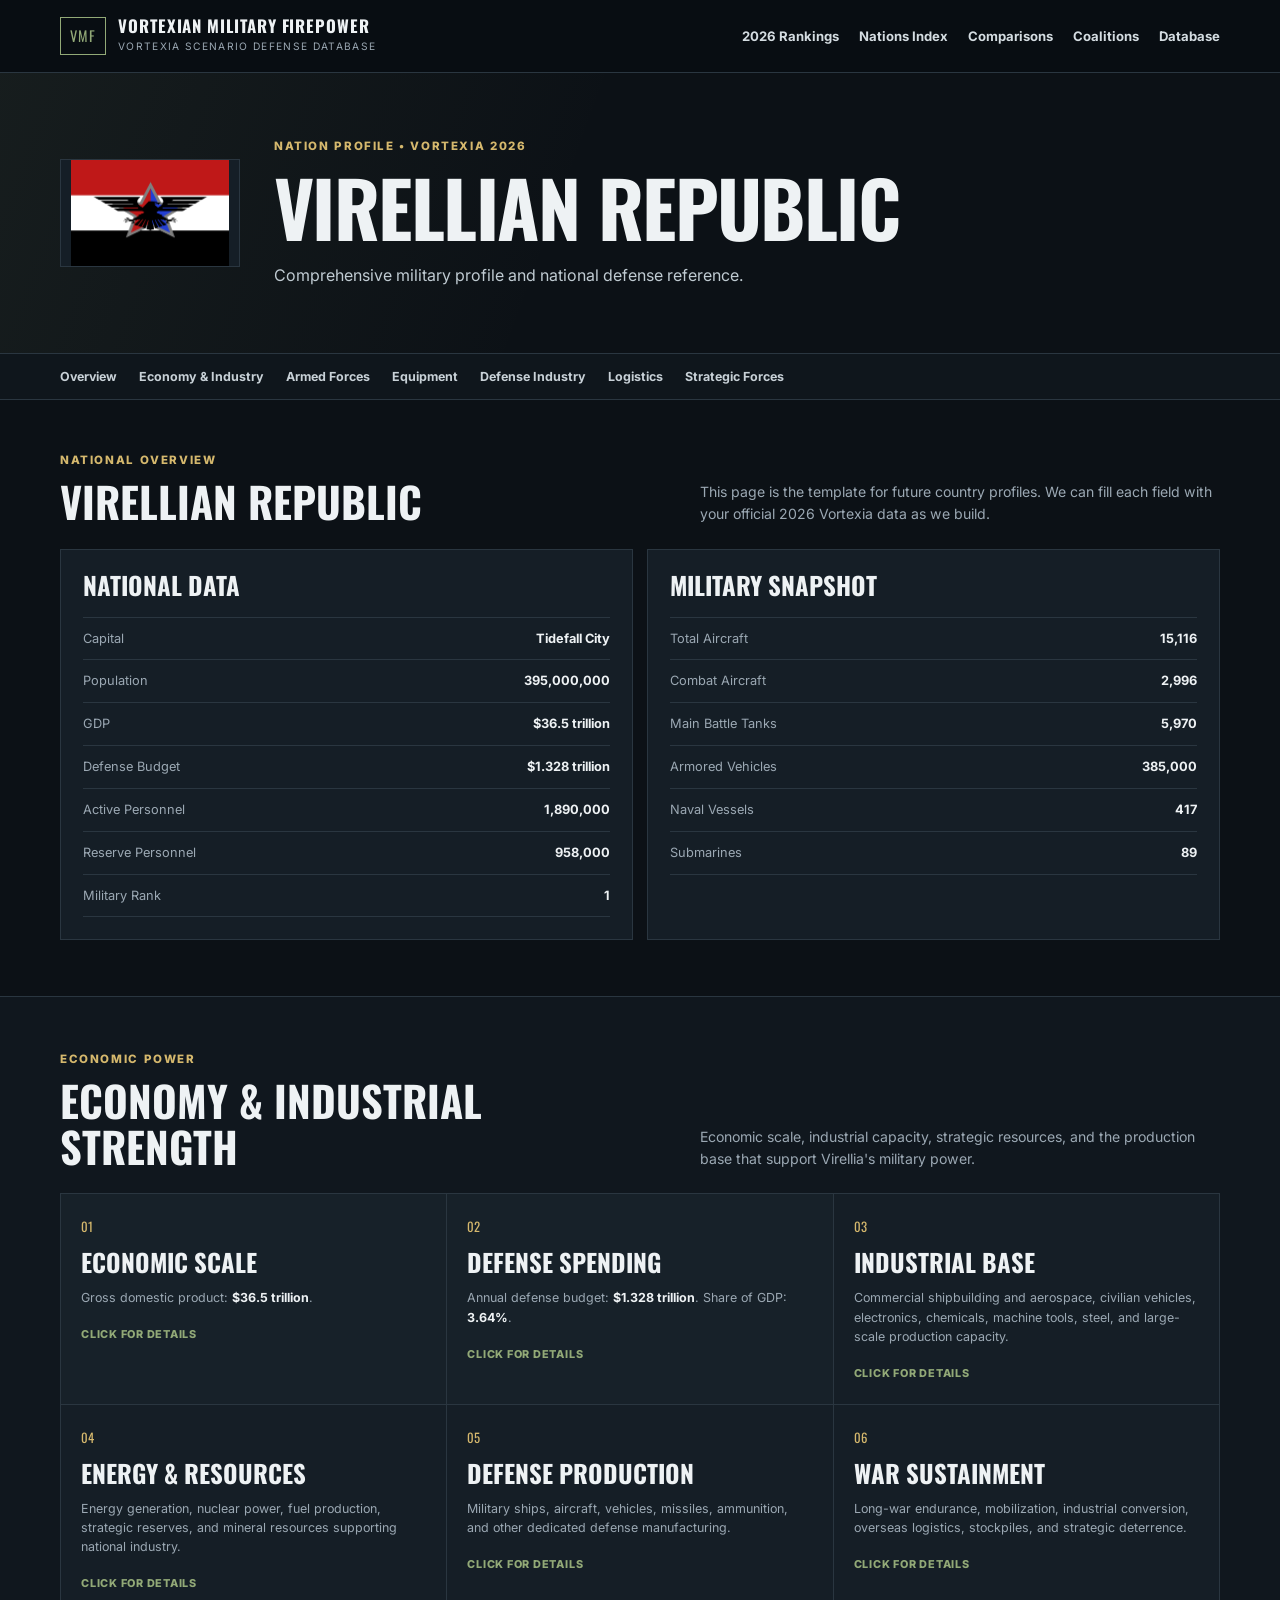
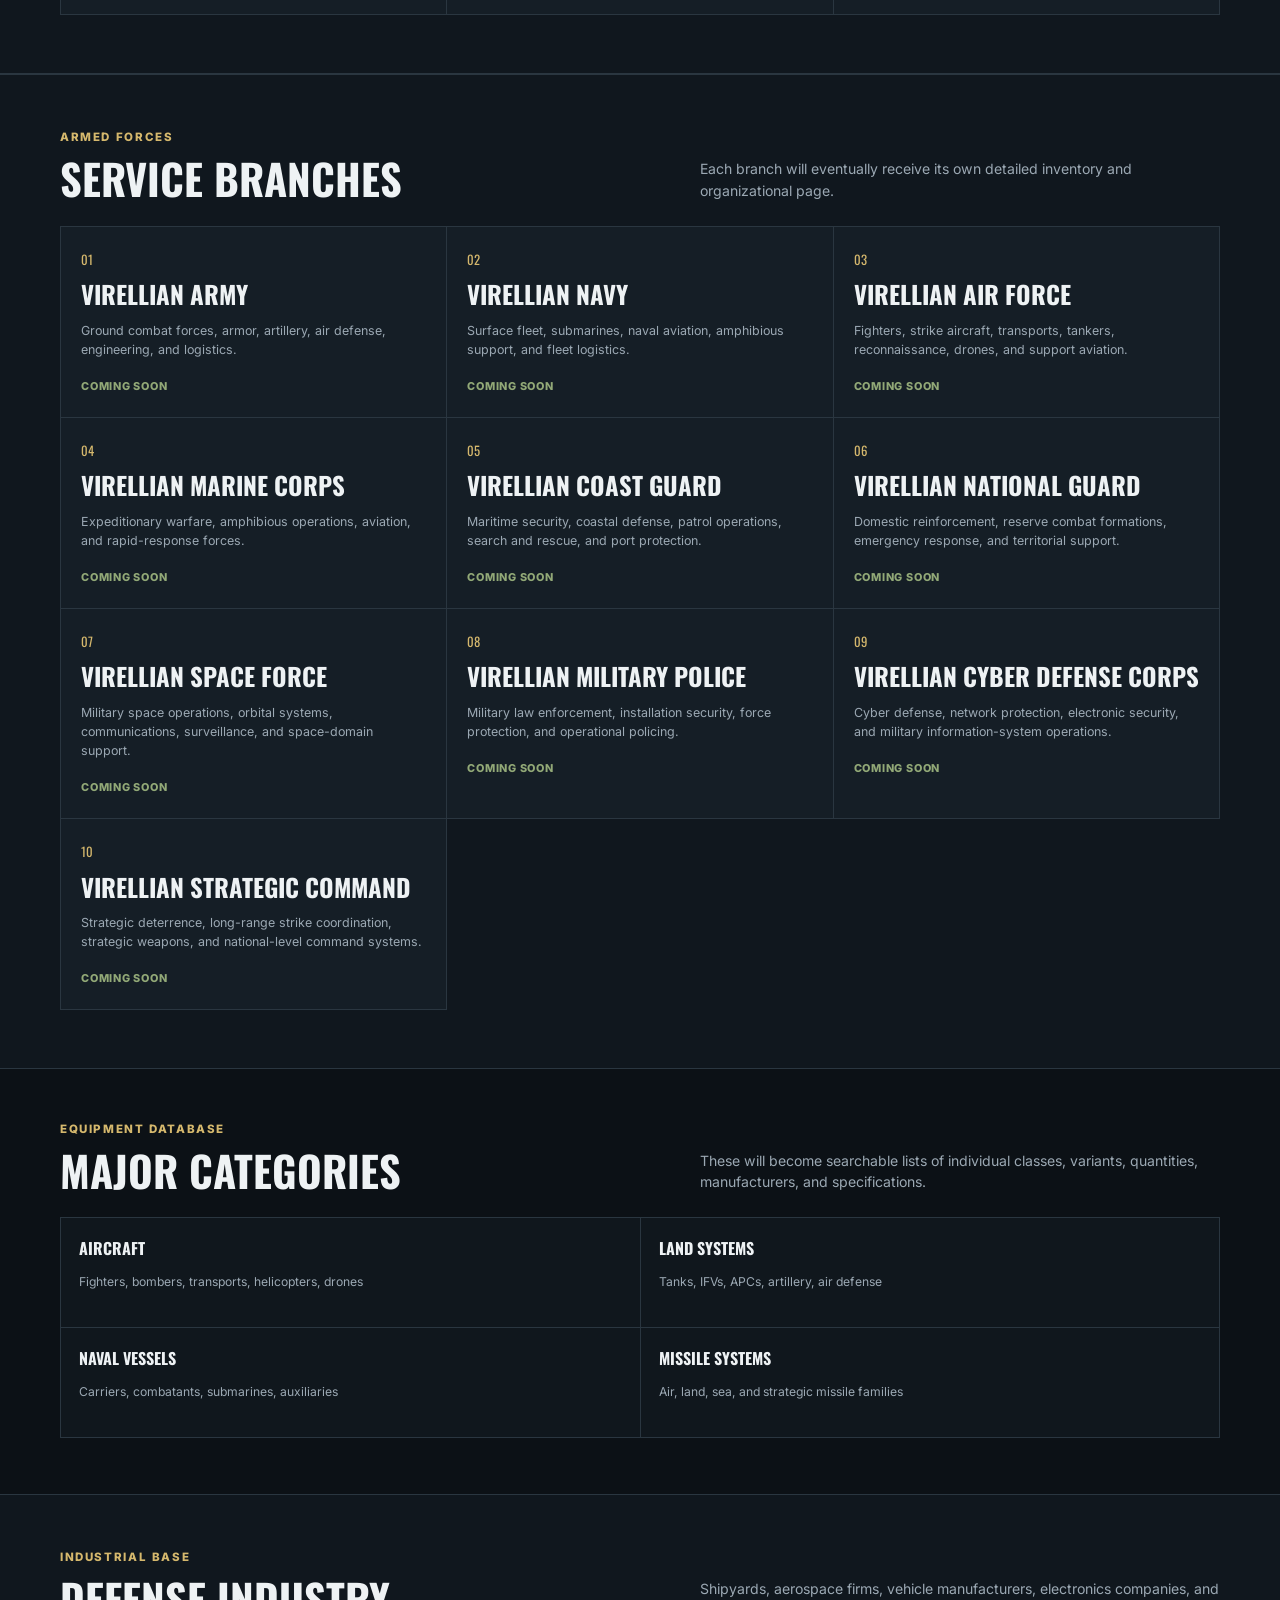
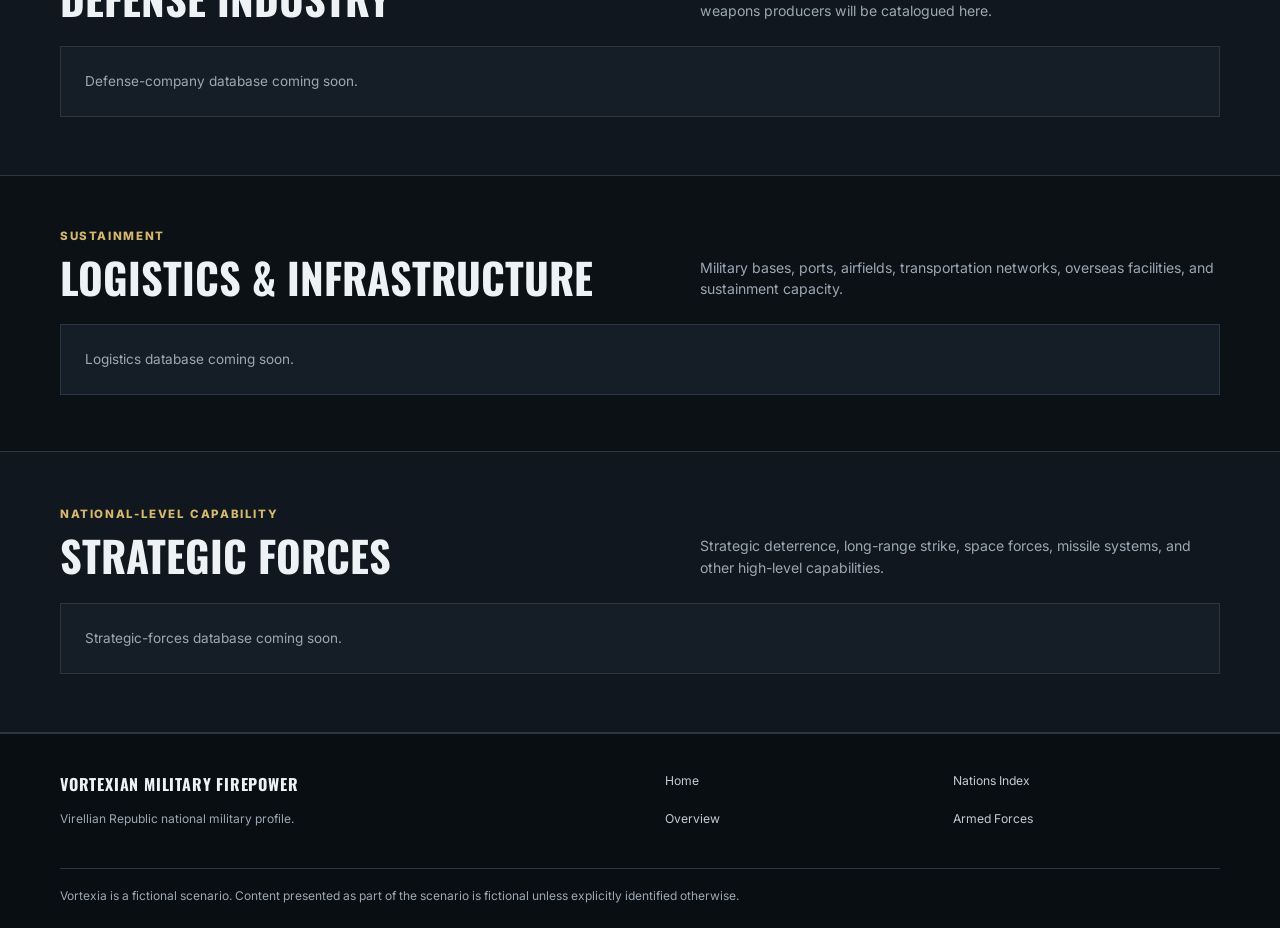
==== commit 050e91c6: "Add expandable Virellian war sustainment dossier" ====
--- a/countries/virellia/index.html
+++ b/countries/virellia/index.html
@@ -9,7 +9,7 @@
   <link rel="preconnect" href="https://fonts.gstatic.com" crossorigin>
   <link href="https://fonts.googleapis.com/css2?family=Inter:wght@400;500;600;700&family=Oswald:wght@500;600;700&display=swap" rel="stylesheet">
   <link rel="stylesheet" href="../../css/style.css?v=2">
-  <link rel="stylesheet" href="../../css/country.css?v=9">
+  <link rel="stylesheet" href="../../css/country.css?v=10">
 </head>
 <body>
   <header class="site-header">
@@ -181,11 +181,18 @@
             <p>Military ships, aircraft, vehicles, missiles, ammunition, and other dedicated defense manufacturing.</p>
             <em data-toggle-label>Click for details</em>
           </article>
-          <article>
+          <article
+            class="economy-toggle-card"
+            role="button"
+            tabindex="0"
+            aria-expanded="false"
+            aria-controls="war-sustainment-detail"
+            data-toggle-target="war-sustainment-detail"
+          >
             <span>06</span>
             <h3>War Sustainment</h3>
-            <p>Industrial replacement capacity, logistics depth, stockpiles, repair capability, and long-term wartime production.</p>
-            <em>Coming soon</em>
+            <p>Long-war endurance, mobilization, industrial conversion, overseas logistics, stockpiles, and strategic deterrence.</p>
+            <em data-toggle-label>Click for details</em>
           </article>
         </div>
 
@@ -396,6 +403,51 @@
               <h4>Major Resource-Producing Regions</h4>
               <div class="resource-region-panel">
                 <ul data-profile-list="economy.energyResources.majorProducingRegions"></ul>
+              </div>
+            </section>
+          </div>
+        </section>
+
+        <section id="war-sustainment-detail" class="war-sustainment-block" aria-labelledby="war-sustainment-title" hidden>
+          <div class="war-sustainment-heading">
+            <div>
+              <p class="kicker">LONG-WAR CAPACITY</p>
+              <h3 id="war-sustainment-title">War Sustainment</h3>
+            </div>
+          </div>
+
+          <p class="war-sustainment-overview" data-profile-field="economy.warSustainment.overview">To be added</p>
+
+          <div class="war-sustainment-groups">
+            <section class="war-sustainment-group">
+              <h4>Long-War Capacity</h4>
+              <p data-profile-field="economy.warSustainment.longWarCapacity">To be added</p>
+            </section>
+
+            <section class="war-sustainment-group">
+              <h4>Mobilization</h4>
+              <p data-profile-field="economy.warSustainment.mobilization">To be added</p>
+            </section>
+
+            <section class="war-sustainment-group">
+              <h4>Industrial Conversion</h4>
+              <p data-profile-field="economy.warSustainment.industrialConversion">To be added</p>
+            </section>
+
+            <section class="war-sustainment-group">
+              <h4>Overseas Posture</h4>
+              <p data-profile-field="economy.warSustainment.overseasPosture">To be added</p>
+            </section>
+
+            <section class="war-sustainment-group">
+              <h4>Strategic Deterrence</h4>
+              <p data-profile-field="economy.warSustainment.strategicDeterrence">To be added</p>
+            </section>
+
+            <section class="war-sustainment-group">
+              <h4>Key Sustainment Factors</h4>
+              <div class="war-factor-panel">
+                <ul data-profile-list="economy.warSustainment.keyFactors"></ul>
               </div>
             </section>
           </div>
@@ -695,6 +747,6 @@
   </footer>
 
   <script src="../../js/main.js?v=2"></script>
-  <script src="../../js/country-profile.js?v=10"></script>
+  <script src="../../js/country-profile.js?v=11"></script>
 </body>
 </html>
--- a/css/country.css
+++ b/css/country.css
@@ -748,3 +748,151 @@
     grid-column: auto;
   }
 }
+
+
+.energy-resources-block {
+  margin-top: 18px;
+  padding: 24px;
+  border: 1px solid var(--line);
+  background: #10171d;
+}
+
+.energy-resources-block[hidden] {
+  display: none !important;
+}
+
+.energy-resources-heading {
+  display: grid;
+  grid-template-columns: 1fr auto;
+  gap: 28px;
+  align-items: start;
+}
+
+.energy-resources-heading h3 {
+  margin-top: 0;
+}
+
+.energy-summary {
+  display: grid;
+  grid-template-columns: repeat(2, minmax(165px, 1fr));
+  gap: 10px;
+}
+
+.energy-summary > div {
+  min-width: 165px;
+  padding: 12px 14px;
+  border: 1px solid var(--line);
+  background: var(--panel);
+}
+
+.energy-summary span,
+.energy-data-grid span,
+.generation-mix-grid span {
+  display: block;
+  color: var(--muted);
+  font-size: .68rem;
+  font-weight: 700;
+  letter-spacing: .05em;
+  text-transform: uppercase;
+  margin-bottom: 6px;
+}
+
+.energy-summary strong {
+  font-family: "Oswald", sans-serif;
+  font-size: 1.02rem;
+}
+
+.energy-overview-copy {
+  margin: 20px 0;
+  max-width: 1000px;
+  color: #c2ccd3;
+  font-size: .88rem;
+  line-height: 1.7;
+}
+
+.energy-resource-groups {
+  display: grid;
+  gap: 18px;
+}
+
+.energy-group h4 {
+  margin: 0;
+  padding: 11px 14px;
+  border: 1px solid var(--line);
+  border-bottom: 0;
+  background: #0d141a;
+  color: var(--gold);
+  font-family: "Oswald", sans-serif;
+  font-size: .92rem;
+  letter-spacing: .05em;
+  text-transform: uppercase;
+}
+
+.energy-data-grid {
+  display: grid;
+  grid-template-columns: repeat(2, 1fr);
+  border-top: 1px solid var(--line);
+  border-left: 1px solid var(--line);
+}
+
+.energy-data-grid > div,
+.generation-mix-grid > div {
+  min-height: 82px;
+  padding: 14px 16px;
+  border-right: 1px solid var(--line);
+  border-bottom: 1px solid var(--line);
+  background: var(--panel);
+}
+
+.energy-data-grid strong,
+.generation-mix-grid strong {
+  display: block;
+  color: #dbe3e8;
+  font-size: .82rem;
+  line-height: 1.5;
+}
+
+.generation-mix-grid {
+  display: grid;
+  grid-template-columns: repeat(3, 1fr);
+  margin-top: 10px;
+  border-top: 1px solid var(--line);
+  border-left: 1px solid var(--line);
+}
+
+.generation-mix-grid span {
+  color: var(--gold);
+}
+
+.resource-region-panel {
+  padding: 18px;
+  border: 1px solid var(--line);
+  background: var(--panel);
+}
+
+.resource-region-panel ul {
+  columns: 2;
+  column-gap: 36px;
+  margin: 0;
+  padding-left: 20px;
+  color: #c7d1d8;
+  font-size: .8rem;
+}
+
+.resource-region-panel li {
+  break-inside: avoid;
+  margin-bottom: 7px;
+}
+
+@media (max-width: 760px) {
+  .energy-resources-heading,
+  .energy-summary,
+  .energy-data-grid,
+  .generation-mix-grid {
+    grid-template-columns: 1fr;
+  }
+
+  .resource-region-panel ul {
+    columns: 1;
+  }
+}
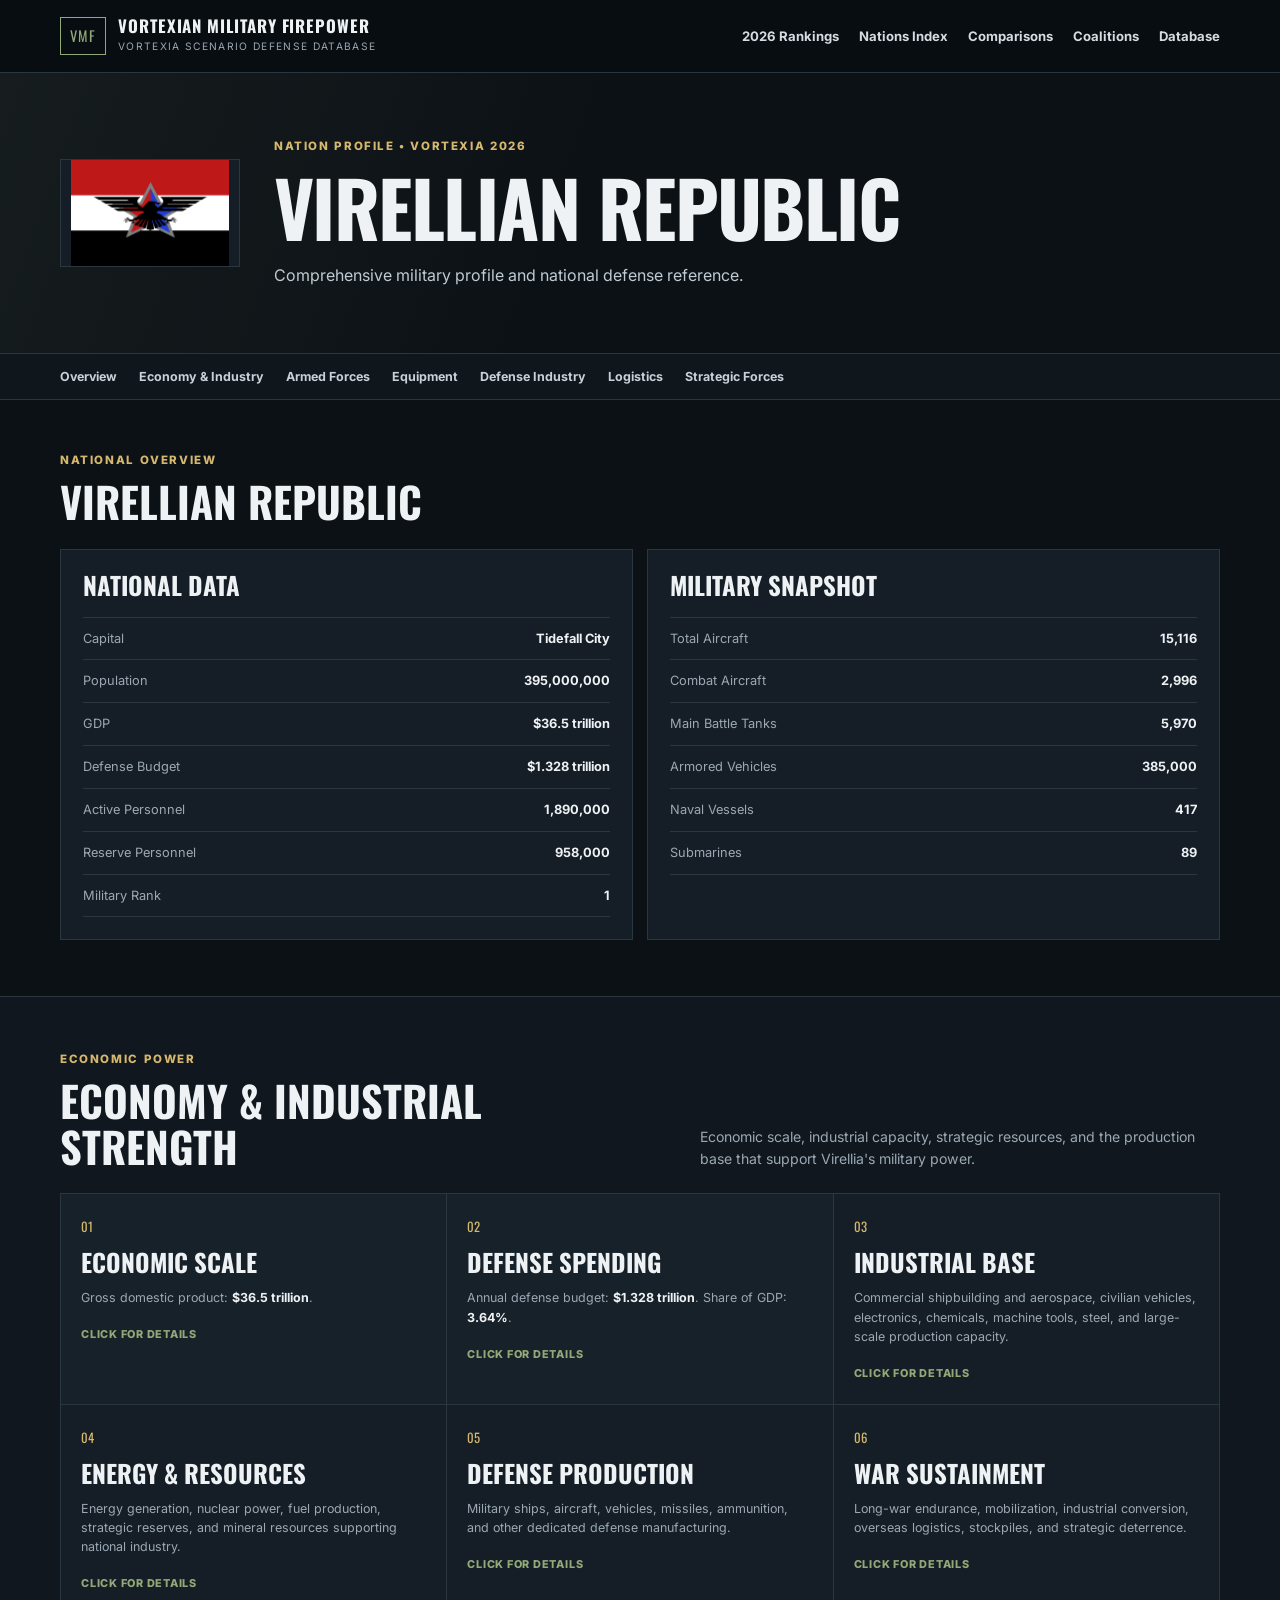
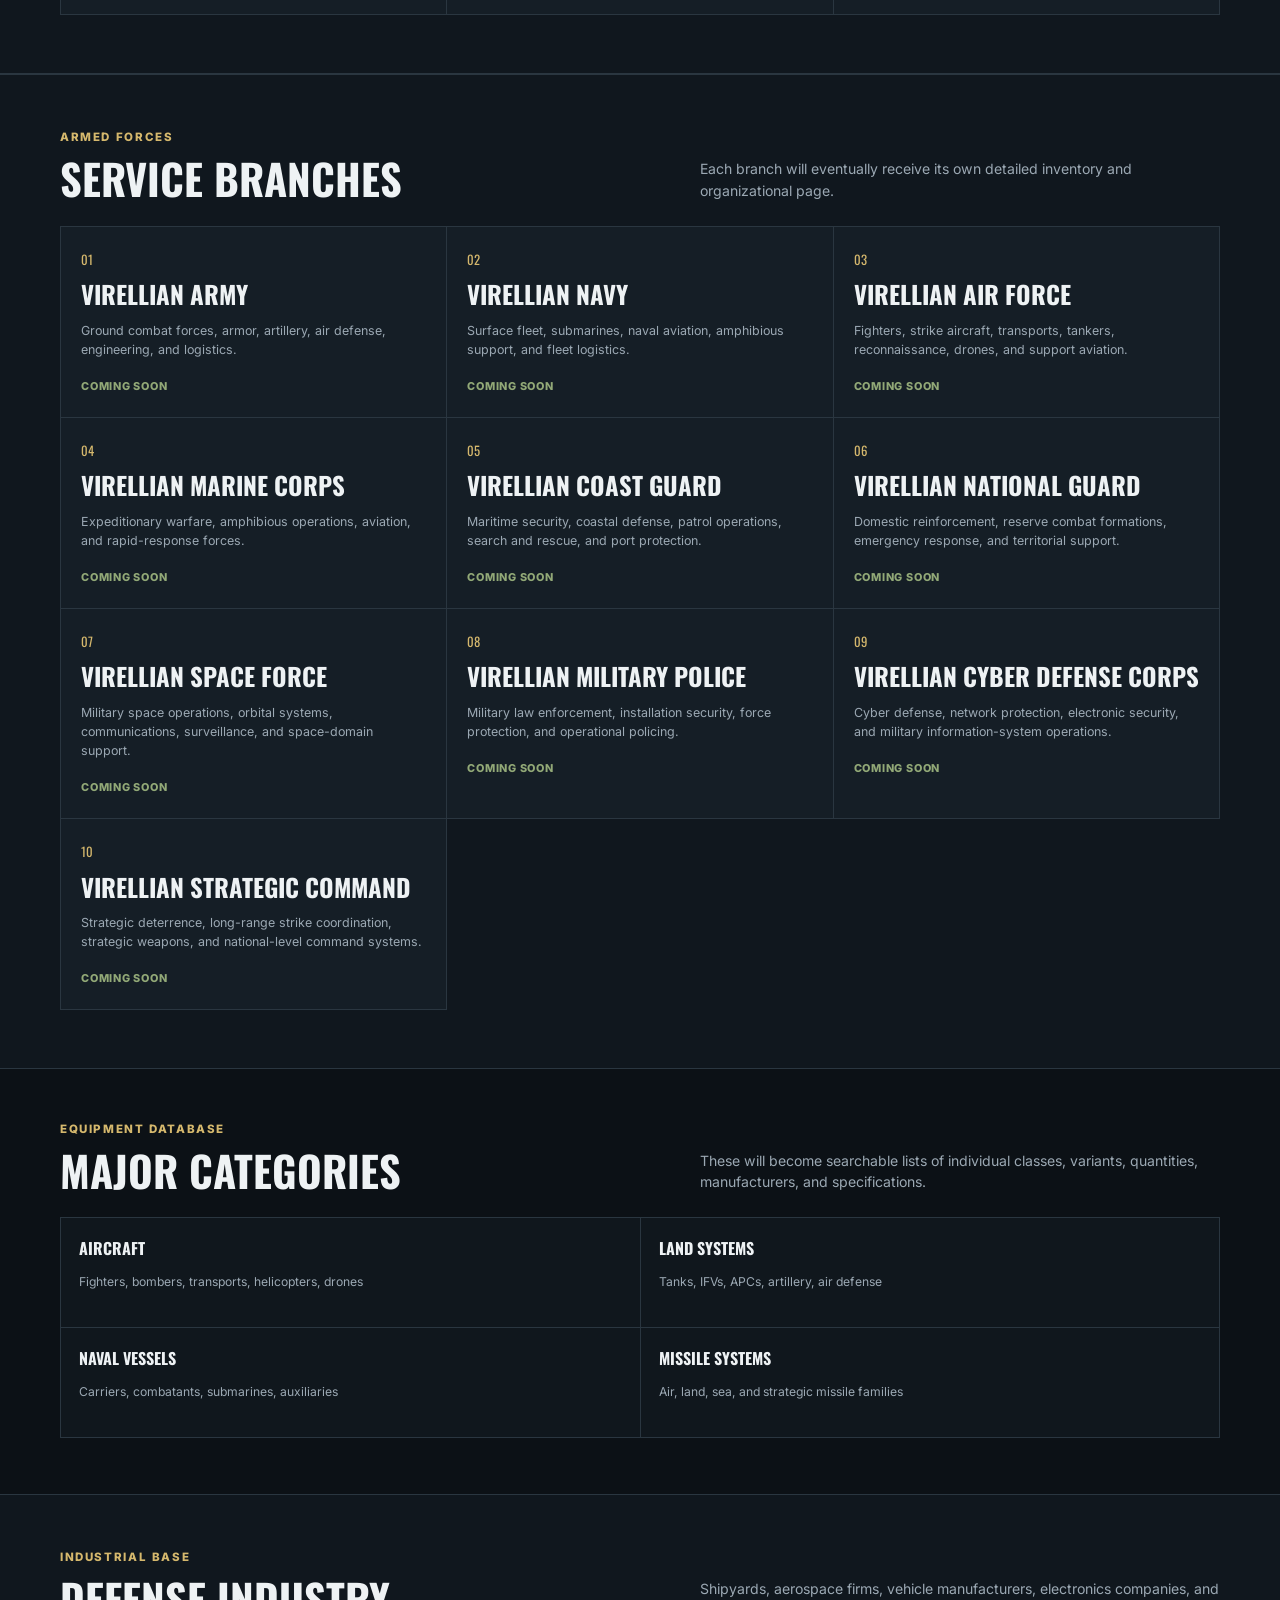
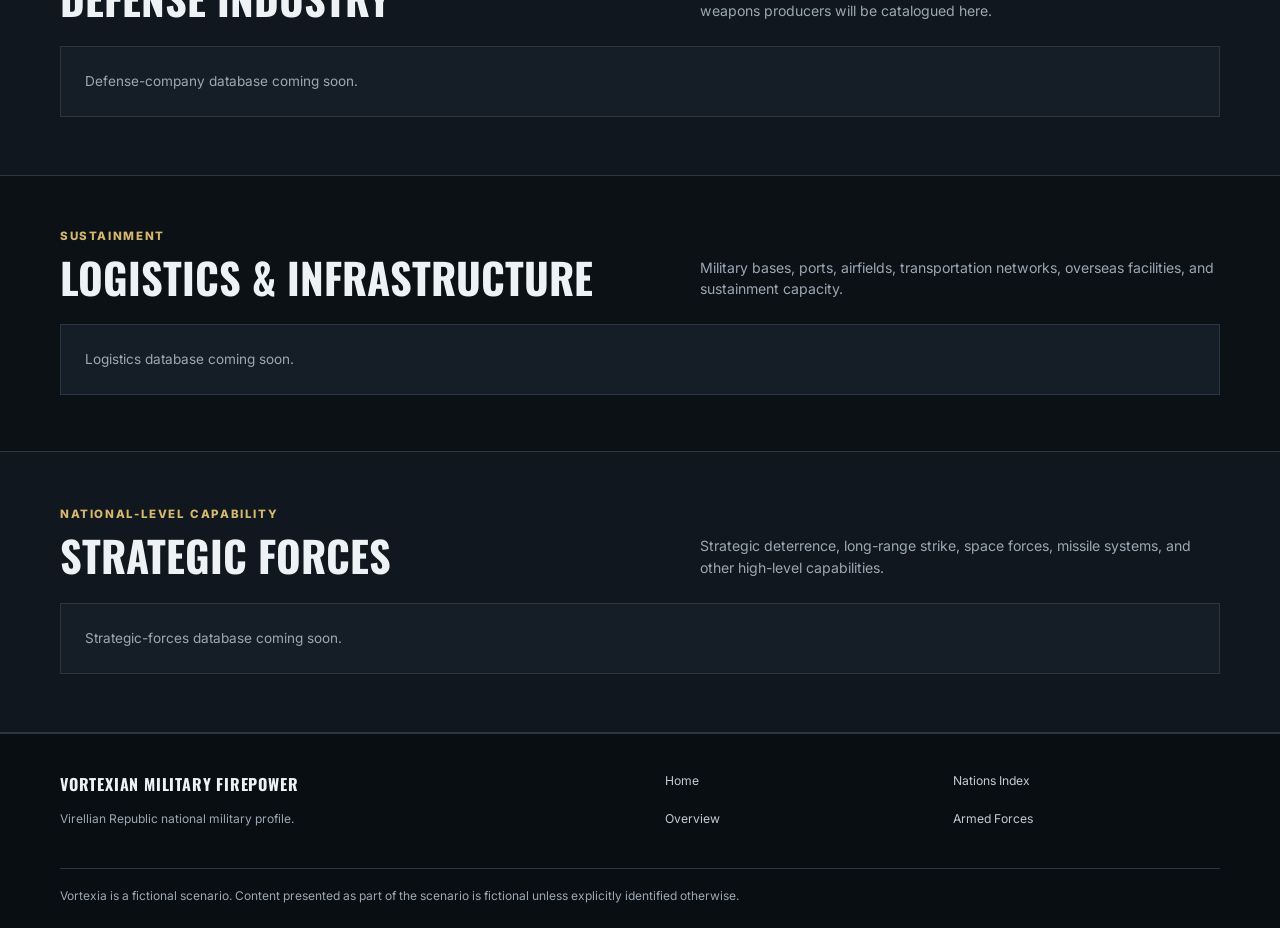
==== commit adb8eed2: "Remove country profile template placeholder text" ====
--- a/countries/virellia/index.html
+++ b/countries/virellia/index.html
@@ -73,7 +73,6 @@
           <p class="kicker">NATIONAL OVERVIEW</p>
           <h2 data-profile-field="officialName">Virellian Republic</h2>
         </div>
-        <p>This page is the template for future country profiles. We can fill each field with your official 2026 Vortexia data as we build.</p>
       </div>
 
       <div class="profile-grid">
--- a/css/country.css
+++ b/css/country.css
@@ -896,3 +896,80 @@
     columns: 1;
   }
 }
+
+
+.war-sustainment-block {
+  margin-top: 18px;
+  padding: 24px;
+  border: 1px solid var(--line);
+  background: #10171d;
+}
+
+.war-sustainment-block[hidden] {
+  display: none !important;
+}
+
+.war-sustainment-heading h3 {
+  margin-top: 0;
+}
+
+.war-sustainment-overview {
+  margin: 0 0 20px;
+  max-width: 1040px;
+  color: #c2ccd3;
+  font-size: .88rem;
+  line-height: 1.75;
+}
+
+.war-sustainment-groups {
+  display: grid;
+  grid-template-columns: repeat(2, 1fr);
+  gap: 14px;
+}
+
+.war-sustainment-group {
+  border: 1px solid var(--line);
+  background: var(--panel);
+}
+
+.war-sustainment-group h4 {
+  margin: 0;
+  padding: 11px 14px;
+  border-bottom: 1px solid var(--line);
+  background: #0d141a;
+  color: var(--gold);
+  font-family: "Oswald", sans-serif;
+  font-size: .92rem;
+  letter-spacing: .05em;
+  text-transform: uppercase;
+}
+
+.war-sustainment-group p {
+  margin: 0;
+  padding: 16px;
+  color: #c7d1d8;
+  font-size: .8rem;
+  line-height: 1.7;
+}
+
+.war-factor-panel {
+  padding: 16px;
+}
+
+.war-factor-panel ul {
+  margin: 0;
+  padding-left: 20px;
+  color: #c7d1d8;
+  font-size: .8rem;
+  line-height: 1.55;
+}
+
+.war-factor-panel li + li {
+  margin-top: 7px;
+}
+
+@media (max-width: 760px) {
+  .war-sustainment-groups {
+    grid-template-columns: 1fr;
+  }
+}
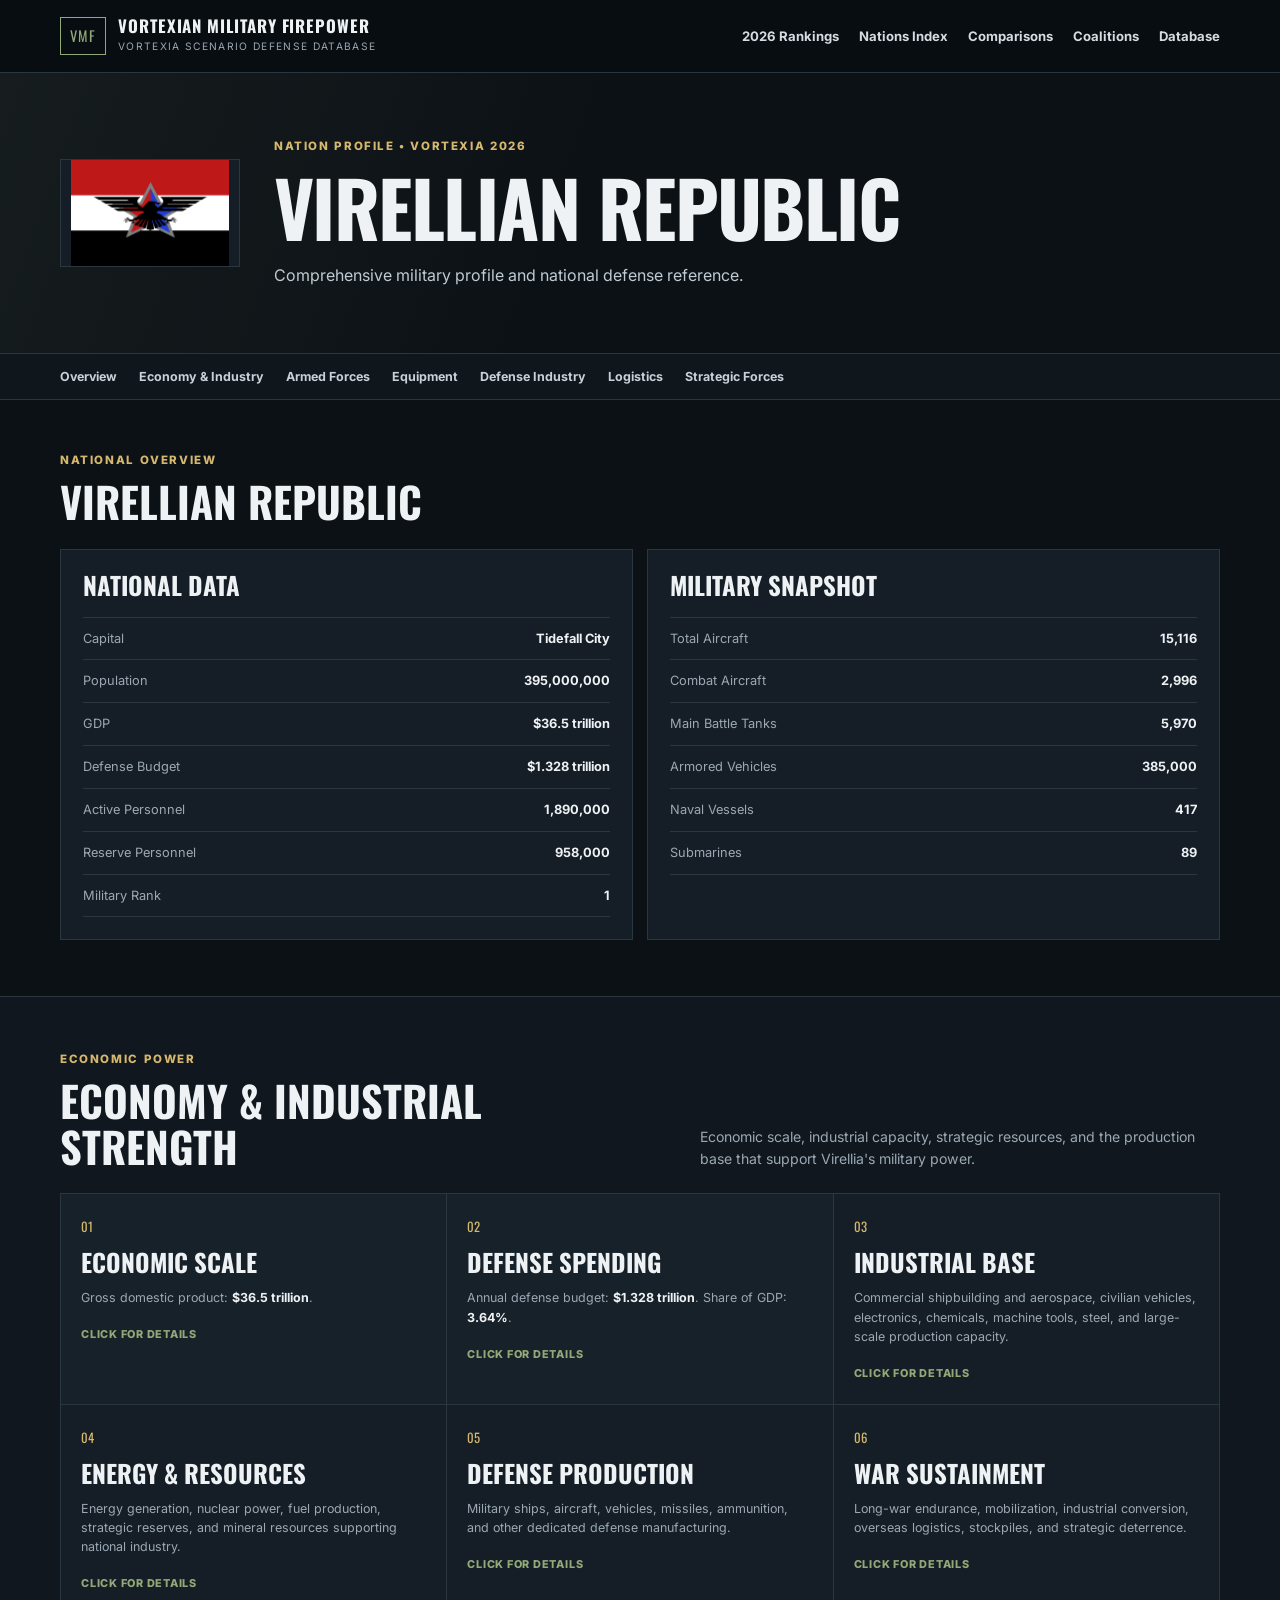
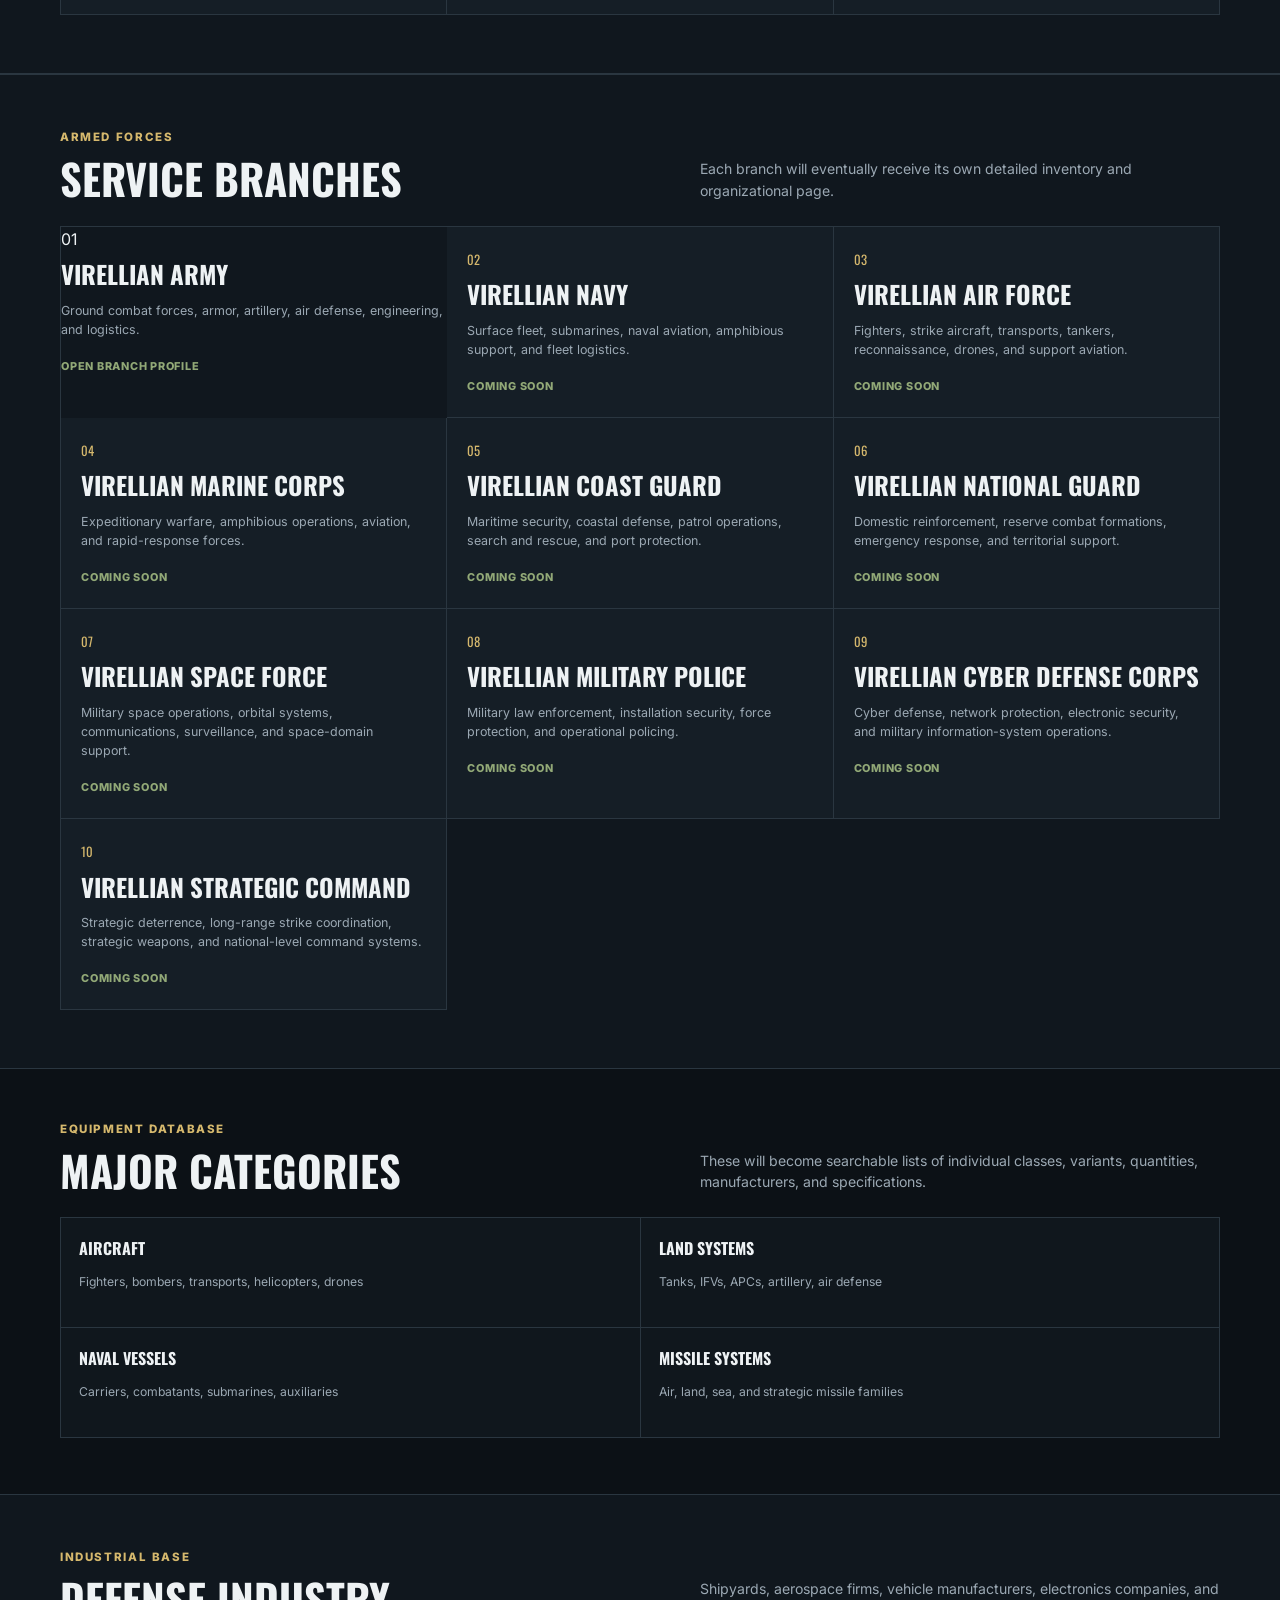
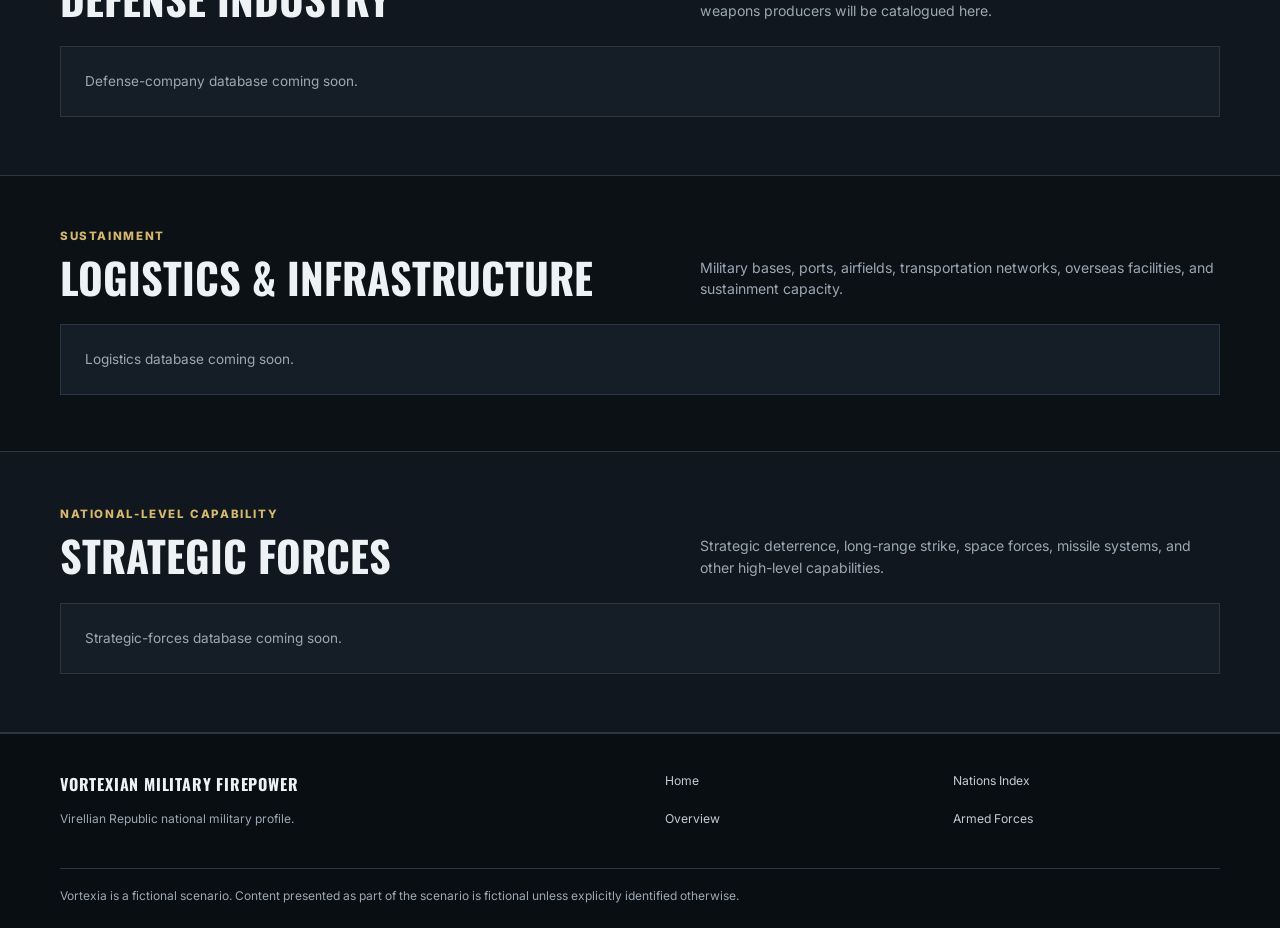
==== commit f4acd0f7: "Link Virellian Army card to dedicated branch page" ====
--- a/countries/virellia/index.html
+++ b/countries/virellia/index.html
@@ -9,7 +9,7 @@
   <link rel="preconnect" href="https://fonts.gstatic.com" crossorigin>
   <link href="https://fonts.googleapis.com/css2?family=Inter:wght@400;500;600;700&family=Oswald:wght@500;600;700&display=swap" rel="stylesheet">
   <link rel="stylesheet" href="../../css/style.css?v=2">
-  <link rel="stylesheet" href="../../css/country.css?v=10">
+  <link rel="stylesheet" href="../../css/country.css?v=11">
 </head>
 <body>
   <header class="site-header">
@@ -608,12 +608,12 @@
         </div>
 
         <div class="branch-directory">
-          <article>
+          <a class="branch-link-card" href="army/" aria-label="Open Virellian Army profile">
             <span>01</span>
             <h3>Virellian Army</h3>
             <p>Ground combat forces, armor, artillery, air defense, engineering, and logistics.</p>
-            <em>Coming soon</em>
-          </article>
+            <em>Open branch profile</em>
+          </a>
           <article>
             <span>02</span>
             <h3>Virellian Navy</h3>
